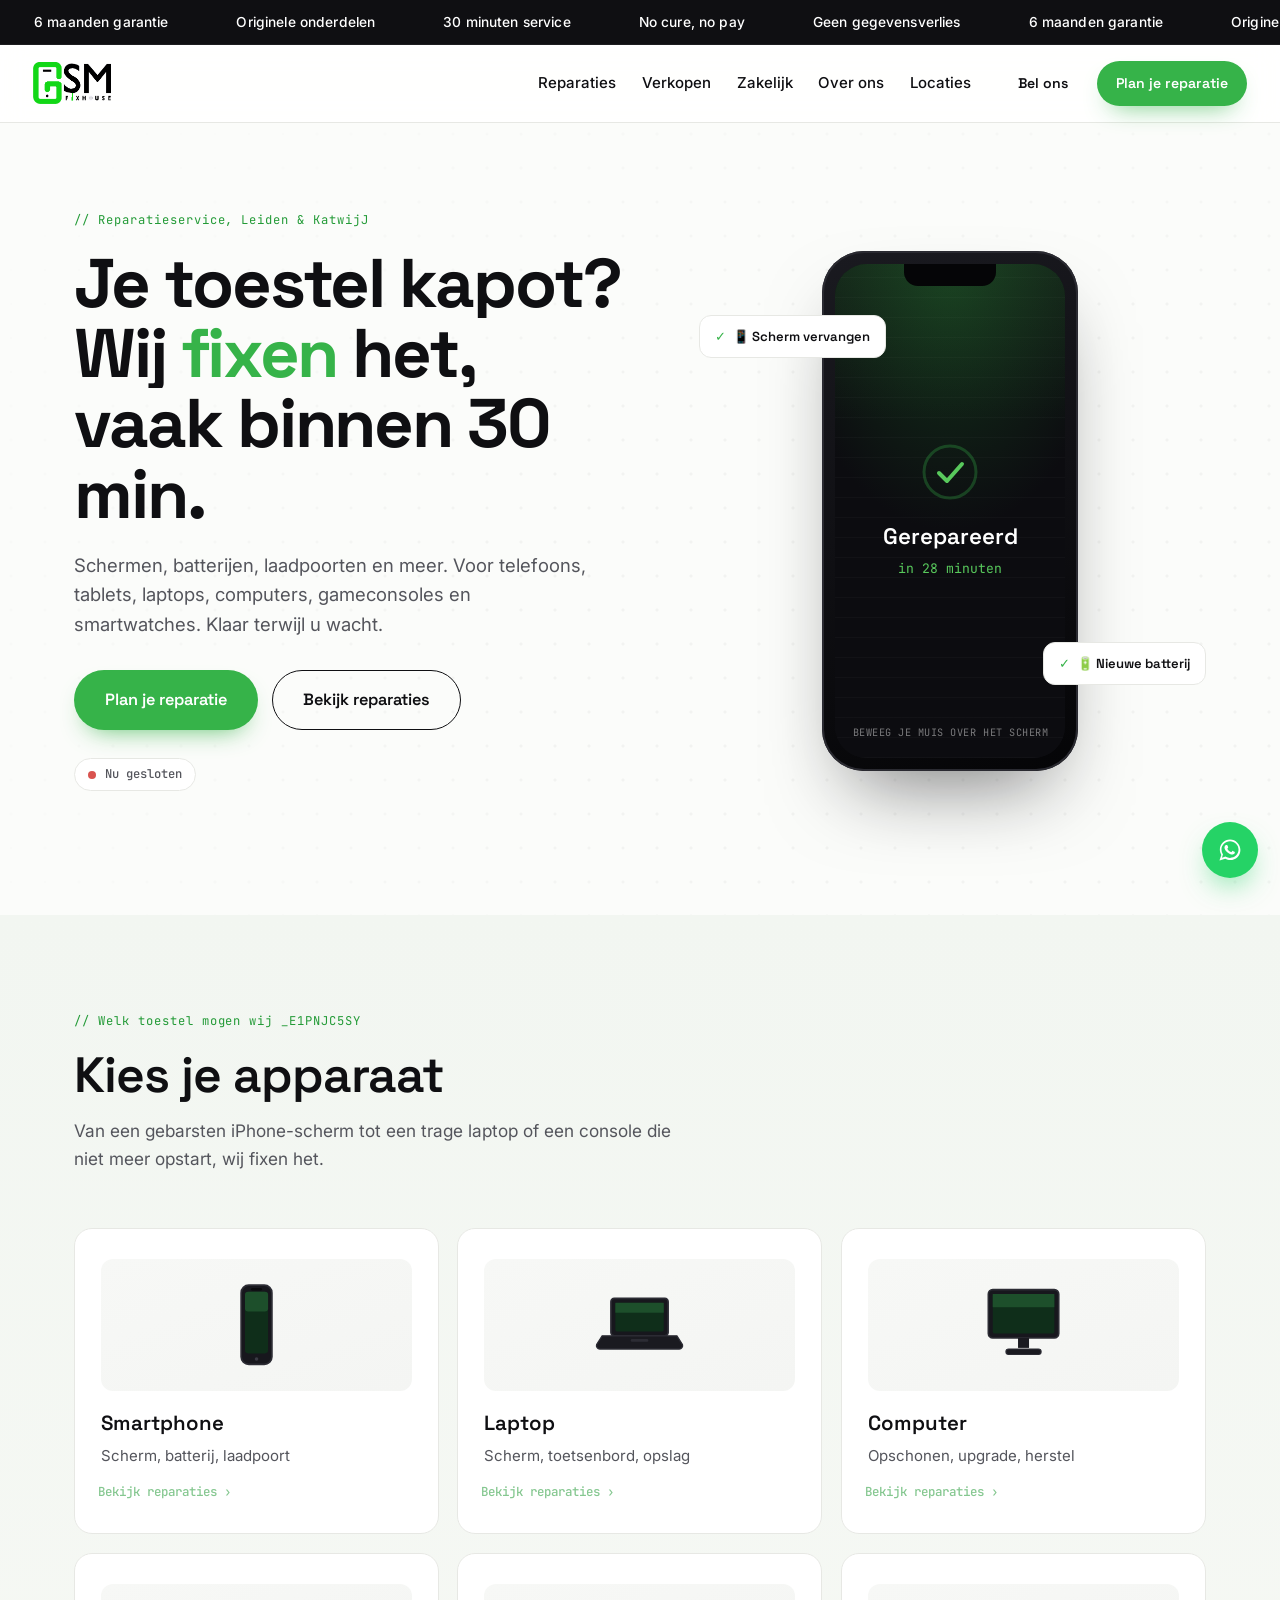
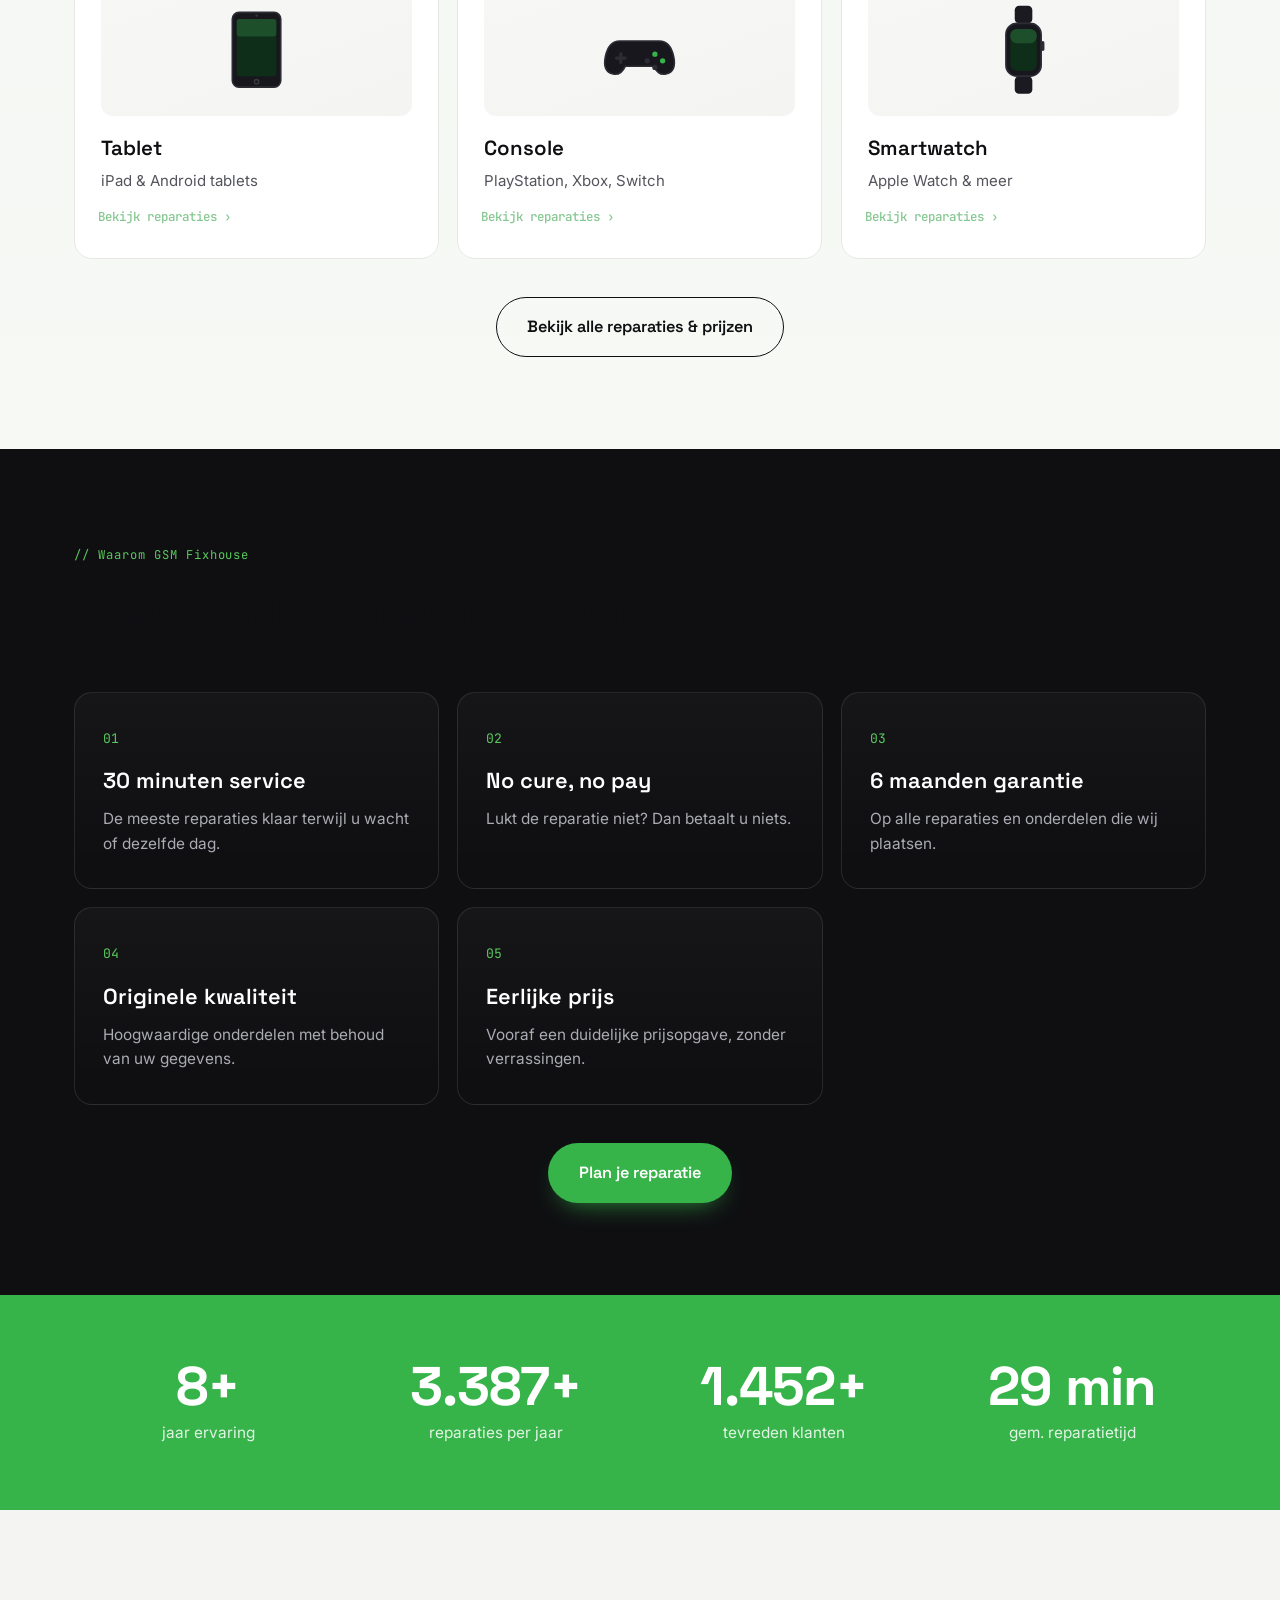
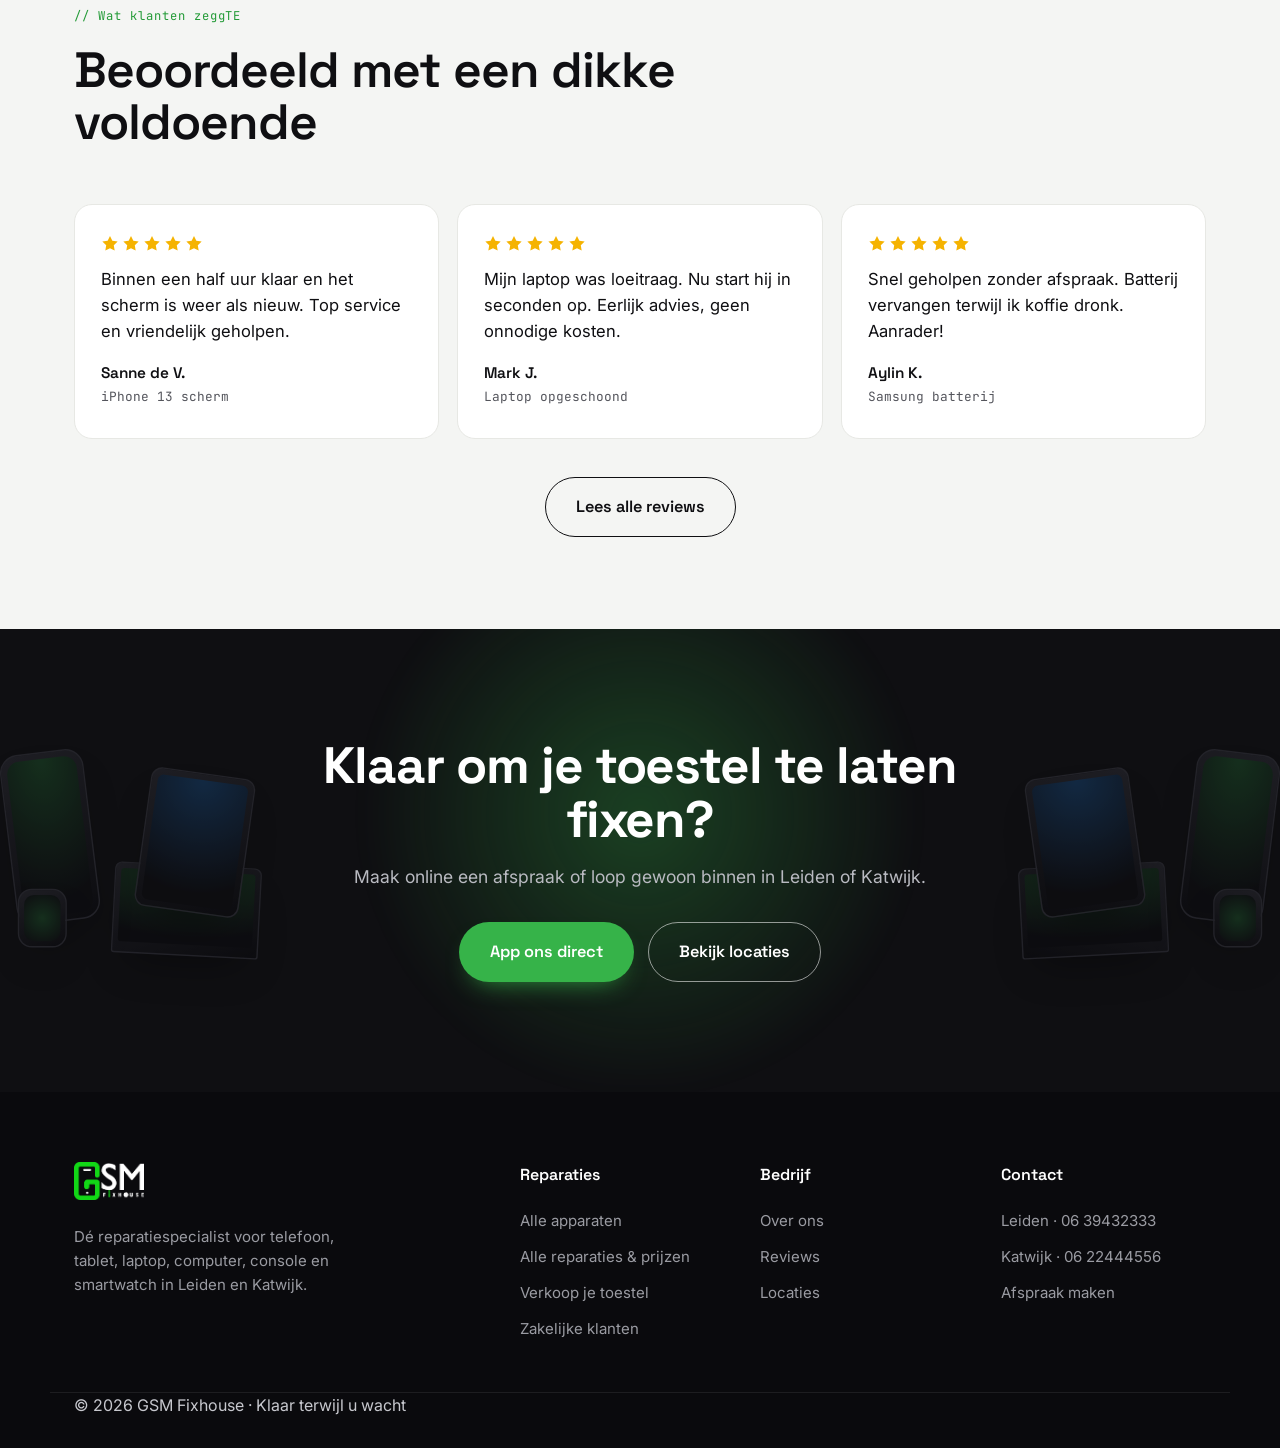
==== index.html @ 17623c75 "variaties hero-clusters + mobiele nav gecentreerd" ====
<!DOCTYPE html>
<html lang="nl">
<head>
<meta charset="UTF-8">
<meta name="viewport" content="width=device-width, initial-scale=1">
<title>GSM Fixhouse · Telefoon, tablet &amp; laptop reparatie in Leiden &amp; Katwijk</title>
<meta name="description" content="Snelle, eerlijke reparatie van telefoon, tablet, laptop, computer, console en smartwatch in Leiden en Katwijk. Klaar terwijl u wacht.">
<link rel="icon" type="image/svg+xml" href="assets/favicon.svg">
<link rel="preconnect" href="https://fonts.googleapis.com">
<link rel="preconnect" href="https://fonts.gstatic.com" crossorigin>
<link href="https://fonts.googleapis.com/css2?family=Space+Grotesk:wght@500;600;700&family=Inter:wght@400;500;600;700&family=JetBrains+Mono:wght@400;500&display=swap" rel="stylesheet">
<link rel="stylesheet" href="css/styles.css?v=16">
</head>
<body>
<div class="scroll-progress" id="scrollProgress"></div>
<div class="loader" id="loader" aria-hidden="true">
  <div class="loader__logo"><img src="assets/logo-mark.svg?v=16" alt="" width="115" height="163"></div>
  <div class="loader__bar"><span></span></div>
</div>
<div class="ticker"><div class="ticker__track"><span class="ticker__item">6 maanden garantie</span><span class="ticker__item">Originele onderdelen</span><span class="ticker__item">30 minuten service</span><span class="ticker__item">No cure, no pay</span><span class="ticker__item">Geen gegevensverlies</span><span class="ticker__item">6 maanden garantie</span><span class="ticker__item">Originele onderdelen</span><span class="ticker__item">30 minuten service</span><span class="ticker__item">No cure, no pay</span><span class="ticker__item">Geen gegevensverlies</span><span class="ticker__item">6 maanden garantie</span><span class="ticker__item">Originele onderdelen</span><span class="ticker__item">30 minuten service</span><span class="ticker__item">No cure, no pay</span><span class="ticker__item">Geen gegevensverlies</span></div></div>
<header class="header" id="header">
  <div class="header__inner">
    <a class="logo" href="index.html" aria-label="GSM Fixhouse"><img class="logo__img" src="assets/logo-full.png" alt="GSM Fixhouse" width="156" height="86"></a>
    <nav class="nav"><a class="" href="reparaties.html">Reparaties</a><a class="" href="verkopen.html">Verkopen</a><a class="" href="zakelijk.html">Zakelijk</a><a class="" href="over.html">Over ons</a><a class="" href="locaties.html">Locaties</a></nav>
    <div class="header__cta">
      <a class="btn btn--ghost btn--sm" href="tel:+31639432333">Bel ons</a>
      <a class="btn btn--primary btn--sm" href="#afspraak">Plan je reparatie</a>
      <a class="header__wa" href="https://wa.me/31639432333" aria-label="WhatsApp"><svg viewBox="0 0 32 32" width="20" height="20"><path fill="#fff" d="M16 3C9 3 3.5 8.5 3.5 15.5c0 2.4.7 4.6 1.8 6.5L3 29l7.2-2.2c1.8 1 3.9 1.6 6.1 1.6 7 0 12.5-5.6 12.5-12.5S23 3 16 3zm0 22.7c-1.9 0-3.7-.5-5.2-1.4l-.4-.2-4.3 1.3 1.3-4.2-.3-.4a10.2 10.2 0 0 1-1.6-5.6C5.5 9.8 10.2 5.2 16 5.2S26.5 9.8 26.5 15.5 21.8 25.7 16 25.7zm5.8-7.6c-.3-.2-1.9-.9-2.2-1-.3-.1-.5-.2-.7.2s-.8 1-1 1.2c-.2.2-.4.2-.7.1-1.9-1-3.2-1.7-4.4-3.8-.3-.6.3-.5.9-1.7.1-.2 0-.4 0-.6s-.7-1.7-1-2.3c-.3-.6-.5-.5-.7-.5h-.6c-.2 0-.6.1-.9.4-1.2 1.2-1.5 2.6-1.1 4.2.7 2.6 2.4 4.6 5.9 6.2 3.4 1.5 3.5 1 4.2.9.7-.1 1.9-.8 2.2-1.5.3-.7.3-1.4.2-1.5-.1-.1-.3-.2-.6-.3z"/></svg></a>
    </div>
  </div>
</header>
<main>
<section class="hero">
  <div class="hero__grid" data-depth="0"></div>
  <div class="container hero__inner">
    <div class="hero__copy">
      <span class="eyebrow reveal" data-reveal data-decode>// Reparatieservice, Leiden &amp; Katwijk</span>
      <h1 class="hero__title">
        <span class="line"><span>Je toestel kapot?</span></span>
        <span class="line"><span>Wij <em>fixen</em> het,</span></span>
        <span class="line"><span>vaak binnen 30 min.</span></span>
      </h1>
      <p class="hero__lead reveal" data-reveal>Schermen, batterijen, laadpoorten en meer. Voor telefoons, tablets, laptops, computers, gameconsoles en smartwatches. Klaar terwijl u wacht.</p>
      <div class="hero__actions reveal" data-reveal>
        <a class="btn btn--primary btn--lg" href="#afspraak">Plan je reparatie</a>
        <a class="btn btn--line btn--lg" href="reparaties.html">Bekijk reparaties</a>
      </div>
      <div class="hero__status status" data-loc="leiden"></div>
    </div>
    <div class="hero__device" data-depth="14">
      <div class="phone" id="phone">
        <div class="phone__notch"></div>
        <div class="phone__screen">
          <div class="phone__wall"></div>
          <div class="phone__impact"></div>
          <svg class="cracks" viewBox="0 0 240 480" preserveAspectRatio="xMidYMid slice" aria-hidden="true">
  <g stroke="rgba(0,0,0,.55)" stroke-width="2.6" fill="none" stroke-linecap="round" stroke-linejoin="round"><path class="crack crack--dark" d="M120.0 196.0 L177.3 186.7 L245.2 160.6 L311.9 164.9"/><path class="crack crack--dark" d="M177.3 186.7 L199.3 160.1"/><path class="crack crack--dark" d="M120.0 196.0 L186.9 223.4 L233.6 247.3 L301.3 282.6"/><path class="crack crack--dark" d="M186.9 223.4 L222.6 220.6"/><path class="crack crack--dark" d="M120.0 196.0 L159.1 246.5 L211.4 290.3 L267.5 323.8"/><path class="crack crack--dark" d="M267.5 323.8 L311.5 331.9"/><path class="crack crack--dark" d="M120.0 196.0 L129.2 266.0 L144.7 340.0 L171.2 388.6 L219.3 447.1"/><path class="crack crack--dark" d="M219.3 447.1 L200.3 477.4"/><path class="crack crack--dark" d="M120.0 196.0 L97.9 253.8 L64.8 300.5 L17.8 340.6"/><path class="crack crack--dark" d="M17.8 340.6 L-18.9 346.9"/><path class="crack crack--dark" d="M120.0 196.0 L73.8 240.5 L10.4 278.0 L-43.4 307.0 L-89.7 321.8"/><path class="crack crack--dark" d="M120.0 196.0 L66.4 205.5 L4.3 232.9 L-47.2 267.0 L-79.5 311.6"/><path class="crack crack--dark" d="M120.0 196.0 L64.2 179.7 L2.7 173.3 L-56.3 173.2"/><path class="crack crack--dark" d="M2.7 173.3 L-20.3 132.3"/><path class="crack crack--dark" d="M120.0 196.0 L62.6 145.2 L18.5 118.9 L-23.9 87.7 L-84.7 62.2"/><path class="crack crack--dark" d="M-84.7 62.2 L-96.7 9.8"/><path class="crack crack--dark" d="M120.0 196.0 L106.9 137.4 L96.9 61.5 L80.6 -0.0"/><path class="crack crack--dark" d="M96.9 61.5 L68.7 44.0"/><path class="crack crack--dark" d="M120.0 196.0 L128.7 146.4 L123.2 99.0 L108.5 49.4 L77.2 -3.5"/><path class="crack crack--dark" d="M120.0 196.0 L165.2 148.0 L208.9 100.0 L241.6 63.8"/><path class="crack crack--dark" d="M120.0 196.0 L159.5 169.0 L202.0 131.8 L248.0 74.5 L299.2 64.5"/><path class="crack crack--dark" d="M177.3 186.7 L186.9 223.4 L159.1 246.5 L129.2 266.0 L97.9 253.8 L73.8 240.5 L66.4 205.5 L64.2 179.7 L62.6 145.2 L106.9 137.4 L128.7 146.4 L165.2 148.0 L159.5 169.0 Z"/><path class="crack crack--dark" d="M177.3 186.7 L186.9 223.4 L159.1 246.5 L129.2 266.0 L97.9 253.8 L73.8 240.5 L66.4 205.5 L64.2 179.7 L62.6 145.2 L106.9 137.4 L128.7 146.4 L165.2 148.0 L159.5 169.0 Z"/><path class="crack crack--dark" d="M245.2 160.6 L233.6 247.3 L211.4 290.3 L144.7 340.0 L64.8 300.5 L10.4 278.0 L4.3 232.9 L2.7 173.3 L18.5 118.9 L96.9 61.5 L123.2 99.0 L208.9 100.0 L202.0 131.8 Z"/><path class="crack crack--dark" d="M120 196 L108.0 184.1"/><path class="crack crack--dark" d="M120 196 L126.6 185.7"/><path class="crack crack--dark" d="M120 196 L111.0 183.0"/><path class="crack crack--dark" d="M120 196 L132.3 203.2"/><path class="crack crack--dark" d="M120 196 L133.2 187.6"/><path class="crack crack--dark" d="M120 196 L120.0 183.7"/><path class="crack crack--dark" d="M120 196 L126.8 210.1"/><path class="crack crack--dark" d="M120 196 L112.2 209.7"/><path class="crack crack--dark" d="M120 196 L131.2 194.0"/><path class="crack crack--dark" d="M120 196 L105.8 206.1"/></g>
  <g stroke="rgba(255,255,255,.92)" stroke-width="1.1" fill="none" stroke-linecap="round" stroke-linejoin="round"><path class="crack" d="M120.0 196.0 L177.3 186.7 L245.2 160.6 L311.9 164.9"/><path class="crack" d="M177.3 186.7 L199.3 160.1"/><path class="crack" d="M120.0 196.0 L186.9 223.4 L233.6 247.3 L301.3 282.6"/><path class="crack" d="M186.9 223.4 L222.6 220.6"/><path class="crack" d="M120.0 196.0 L159.1 246.5 L211.4 290.3 L267.5 323.8"/><path class="crack" d="M267.5 323.8 L311.5 331.9"/><path class="crack" d="M120.0 196.0 L129.2 266.0 L144.7 340.0 L171.2 388.6 L219.3 447.1"/><path class="crack" d="M219.3 447.1 L200.3 477.4"/><path class="crack" d="M120.0 196.0 L97.9 253.8 L64.8 300.5 L17.8 340.6"/><path class="crack" d="M17.8 340.6 L-18.9 346.9"/><path class="crack" d="M120.0 196.0 L73.8 240.5 L10.4 278.0 L-43.4 307.0 L-89.7 321.8"/><path class="crack" d="M120.0 196.0 L66.4 205.5 L4.3 232.9 L-47.2 267.0 L-79.5 311.6"/><path class="crack" d="M120.0 196.0 L64.2 179.7 L2.7 173.3 L-56.3 173.2"/><path class="crack" d="M2.7 173.3 L-20.3 132.3"/><path class="crack" d="M120.0 196.0 L62.6 145.2 L18.5 118.9 L-23.9 87.7 L-84.7 62.2"/><path class="crack" d="M-84.7 62.2 L-96.7 9.8"/><path class="crack" d="M120.0 196.0 L106.9 137.4 L96.9 61.5 L80.6 -0.0"/><path class="crack" d="M96.9 61.5 L68.7 44.0"/><path class="crack" d="M120.0 196.0 L128.7 146.4 L123.2 99.0 L108.5 49.4 L77.2 -3.5"/><path class="crack" d="M120.0 196.0 L165.2 148.0 L208.9 100.0 L241.6 63.8"/><path class="crack" d="M120.0 196.0 L159.5 169.0 L202.0 131.8 L248.0 74.5 L299.2 64.5"/><path class="crack" d="M177.3 186.7 L186.9 223.4 L159.1 246.5 L129.2 266.0 L97.9 253.8 L73.8 240.5 L66.4 205.5 L64.2 179.7 L62.6 145.2 L106.9 137.4 L128.7 146.4 L165.2 148.0 L159.5 169.0 Z"/><path class="crack" d="M177.3 186.7 L186.9 223.4 L159.1 246.5 L129.2 266.0 L97.9 253.8 L73.8 240.5 L66.4 205.5 L64.2 179.7 L62.6 145.2 L106.9 137.4 L128.7 146.4 L165.2 148.0 L159.5 169.0 Z"/><path class="crack" d="M245.2 160.6 L233.6 247.3 L211.4 290.3 L144.7 340.0 L64.8 300.5 L10.4 278.0 L4.3 232.9 L2.7 173.3 L18.5 118.9 L96.9 61.5 L123.2 99.0 L208.9 100.0 L202.0 131.8 Z"/><path class="crack" d="M120 196 L108.0 184.1"/><path class="crack" d="M120 196 L126.6 185.7"/><path class="crack" d="M120 196 L111.0 183.0"/><path class="crack" d="M120 196 L132.3 203.2"/><path class="crack" d="M120 196 L133.2 187.6"/><path class="crack" d="M120 196 L120.0 183.7"/><path class="crack" d="M120 196 L126.8 210.1"/><path class="crack" d="M120 196 L112.2 209.7"/><path class="crack" d="M120 196 L131.2 194.0"/><path class="crack" d="M120 196 L105.8 206.1"/></g>
</svg>
          <div class="scanline"></div>
          <div class="phone__ui">
            <div class="phone__check">
              <svg width="58" height="58" viewBox="0 0 58 58"><circle cx="29" cy="29" r="26" fill="none" stroke="#36b349" stroke-width="3" opacity=".3"/><path d="M18 30 L26 38 L41 21" fill="none" stroke="#58c95c" stroke-width="4" stroke-linecap="round" stroke-linejoin="round"/></svg>
            </div>
            <div class="phone__status">Gerepareerd</div>
            <div class="phone__time">in 28 minuten</div>
          </div>
          <div class="phone__hint">beweeg je muis over het scherm</div>
        </div>
      </div>
      <div class="device-badge device-badge--1">📱 Scherm vervangen</div>
      <div class="device-badge device-badge--2">🔋 Nieuwe batterij</div>
    </div>
  </div>
</section><section class="section section--tint" id="reparaties">
  <div class="container">
    <header class="section__head">
      <span class="eyebrow reveal" data-reveal data-decode>// Welk toestel mogen wij repareren?</span>
      <h2 class="section__title reveal" data-reveal>Kies je apparaat</h2>
      <p class="section__sub reveal" data-reveal>Van een gebarsten iPhone-scherm tot een trage laptop of een console die niet meer opstart, wij fixen het.</p>
    </header>
    <div class="cards" data-stagger><a class="device-card reveal" data-reveal data-tilt href="alle-reparaties.html?cat=Smartphone">
        <span class="dev-art"><svg viewBox="0 0 96 96" fill="none"><rect x="34" y="12" width="28" height="72" rx="7" fill="#17171d" stroke="#2c2c34" stroke-width="1.5"/><rect x="37.5" y="18" width="21" height="56" rx="3" fill="#0f2e1a"/><rect x="37.5" y="18" width="21" height="18" rx="3" fill="#1d4f2b"/><rect x="43" y="14.5" width="10" height="2.4" rx="1.2" fill="#0a0a0d"/><circle cx="48" cy="79" r="1.6" fill="#3a3a44"/></svg></span>
        <h3>Smartphone</h3><p>Scherm, batterij, laadpoort</p>
        <span class="device-card__arrow">Bekijk reparaties &rsaquo;</span></a><a class="device-card reveal" data-reveal data-tilt href="alle-reparaties.html?cat=Laptop">
        <span class="dev-art"><svg viewBox="0 0 96 96" fill="none"><rect x="22" y="24" width="52" height="34" rx="3" fill="#17171d" stroke="#2c2c34" stroke-width="1.5"/><rect x="26" y="28" width="44" height="26" rx="1.5" fill="#0f2e1a"/><rect x="26" y="28" width="44" height="9" fill="#1d4f2b"/><path d="M14 58 h68 l5 8 a3 3 0 0 1 -3 4 H12 a3 3 0 0 1 -3 -4 z" fill="#1a1a20" stroke="#2c2c34" stroke-width="1.2"/><rect x="40" y="61" width="16" height="2.4" rx="1.2" fill="#2c2c34"/></svg></span>
        <h3>Laptop</h3><p>Scherm, toetsenbord, opslag</p>
        <span class="device-card__arrow">Bekijk reparaties &rsaquo;</span></a><a class="device-card reveal" data-reveal data-tilt href="alle-reparaties.html?cat=Computer">
        <span class="dev-art"><svg viewBox="0 0 96 96" fill="none"><rect x="16" y="16" width="64" height="44" rx="4" fill="#17171d" stroke="#2c2c34" stroke-width="1.5"/><rect x="20" y="20" width="56" height="36" rx="2" fill="#0f2e1a"/><rect x="20" y="20" width="56" height="12" fill="#1d4f2b"/><rect x="43" y="60" width="10" height="9" fill="#1a1a20"/><rect x="32" y="70" width="32" height="5" rx="2.5" fill="#1a1a20" stroke="#2c2c34" stroke-width="1"/></svg></span>
        <h3>Computer</h3><p>Opschonen, upgrade, herstel</p>
        <span class="device-card__arrow">Bekijk reparaties &rsaquo;</span></a><a class="device-card reveal" data-reveal data-tilt href="alle-reparaties.html?cat=Tablet">
        <span class="dev-art"><svg viewBox="0 0 96 96" fill="none"><rect x="26" y="14" width="44" height="68" rx="6" fill="#17171d" stroke="#2c2c34" stroke-width="1.5"/><rect x="30" y="20" width="36" height="52" rx="2.5" fill="#0f2e1a"/><rect x="30" y="20" width="36" height="16" rx="2.5" fill="#1d4f2b"/><circle cx="48" cy="17" r="1" fill="#3a3a44"/><circle cx="48" cy="77" r="2" fill="none" stroke="#3a3a44" stroke-width="1.2"/></svg></span>
        <h3>Tablet</h3><p>iPad &amp; Android tablets</p>
        <span class="device-card__arrow">Bekijk reparaties &rsaquo;</span></a><a class="device-card reveal" data-reveal data-tilt href="alle-reparaties.html?cat=Console">
        <span class="dev-art"><svg viewBox="0 0 96 96" fill="none"><path d="M30 40 q-10 0 -13 14 q-3 14 7 16 q7 1.5 11 -7 h26 q4 8.5 11 7 q10 -2 7 -16 q-3 -14 -13 -14 z" fill="#17171d" stroke="#2c2c34" stroke-width="1.5"/><rect x="29.5" y="50" width="3" height="11" rx="1.5" fill="#2c2c34"/><rect x="25.5" y="54" width="11" height="3" rx="1.5" fill="#2c2c34"/><circle cx="62" cy="52" r="2.4" fill="#36b349"/><circle cx="69" cy="58" r="2.4" fill="#36b349"/><circle cx="55" cy="58" r="2.4" fill="#2c2c34"/><circle cx="62" cy="64" r="2.4" fill="#2c2c34"/></svg></span>
        <h3>Console</h3><p>PlayStation, Xbox, Switch</p>
        <span class="device-card__arrow">Bekijk reparaties &rsaquo;</span></a><a class="device-card reveal" data-reveal data-tilt href="alle-reparaties.html?cat=Smartwatch">
        <span class="dev-art"><svg viewBox="0 0 96 96" fill="none"><rect x="40" y="8" width="16" height="16" rx="4" fill="#1a1a20"/><rect x="40" y="72" width="16" height="16" rx="4" fill="#1a1a20"/><rect x="32" y="24" width="32" height="48" rx="10" fill="#17171d" stroke="#2c2c34" stroke-width="1.5"/><rect x="36" y="29" width="24" height="38" rx="6" fill="#0f2e1a"/><rect x="36" y="29" width="24" height="13" rx="6" fill="#1d4f2b"/><rect x="64" y="40" width="3" height="9" rx="1.5" fill="#2c2c34"/></svg></span>
        <h3>Smartwatch</h3><p>Apple Watch &amp; meer</p>
        <span class="device-card__arrow">Bekijk reparaties &rsaquo;</span></a></div>
    <div class="section__cta reveal" data-reveal><a class="btn btn--line btn--lg" href="alle-reparaties.html">Bekijk alle reparaties &amp; prijzen</a></div>
  </div>
</section><section class="section section--dark">
  <div class="container">
    <header class="section__head">
      <span class="eyebrow eyebrow--light reveal" data-reveal data-decode>// Waarom GSM Fixhouse</span>
      <h2 class="section__title reveal" data-reveal>Snel, eerlijk en vakkundig</h2>
    </header>
    <div class="usp-grid" data-stagger><div class="usp reveal" data-reveal>
        <span class="usp__num">01</span><h3>30 minuten service</h3><p>De meeste reparaties klaar terwijl u wacht of dezelfde dag.</p></div><div class="usp reveal" data-reveal>
        <span class="usp__num">02</span><h3>No cure, no pay</h3><p>Lukt de reparatie niet? Dan betaalt u niets.</p></div><div class="usp reveal" data-reveal>
        <span class="usp__num">03</span><h3>6 maanden garantie</h3><p>Op alle reparaties en onderdelen die wij plaatsen.</p></div><div class="usp reveal" data-reveal>
        <span class="usp__num">04</span><h3>Originele kwaliteit</h3><p>Hoogwaardige onderdelen met behoud van uw gegevens.</p></div><div class="usp reveal" data-reveal>
        <span class="usp__num">05</span><h3>Eerlijke prijs</h3><p>Vooraf een duidelijke prijsopgave, zonder verrassingen.</p></div></div>
    <div class="section__cta reveal" data-reveal><a class="btn btn--primary btn--lg" href="#afspraak">Plan je reparatie</a></div>
  </div>
</section><section class="stats"><div class="container stats__inner"><div class="stat reveal" data-reveal>
        <div class="stat__num"><span data-count="8" data-suffix="+">0</span></div>
        <div class="stat__label">jaar ervaring</div></div><div class="stat reveal" data-reveal>
        <div class="stat__num"><span data-count="3500" data-suffix="+">0</span></div>
        <div class="stat__label">reparaties per jaar</div></div><div class="stat reveal" data-reveal>
        <div class="stat__num"><span data-count="1500" data-suffix="+">0</span></div>
        <div class="stat__label">tevreden klanten</div></div><div class="stat reveal" data-reveal>
        <div class="stat__num"><span data-count="30" data-suffix=" min">0</span></div>
        <div class="stat__label">gem. reparatietijd</div></div></div></section><section class="section section--mist" id="reviews">
  <div class="container">
    <header class="section__head">
      <span class="eyebrow reveal" data-reveal data-decode>// Wat klanten zeggen</span>
      <h2 class="section__title reveal" data-reveal>Beoordeeld met een dikke voldoende</h2>
    </header>
    <div class="reviews" data-stagger><figure class="review reveal" data-reveal>
        <div class="review__stars"><svg viewBox="0 0 20 20" class="star"><path d="M10 1l2.6 5.3 5.9.9-4.3 4.1 1 5.8L10 14.8 4.8 17.1l1-5.8L1.5 7.2l5.9-.9z"/></svg><svg viewBox="0 0 20 20" class="star"><path d="M10 1l2.6 5.3 5.9.9-4.3 4.1 1 5.8L10 14.8 4.8 17.1l1-5.8L1.5 7.2l5.9-.9z"/></svg><svg viewBox="0 0 20 20" class="star"><path d="M10 1l2.6 5.3 5.9.9-4.3 4.1 1 5.8L10 14.8 4.8 17.1l1-5.8L1.5 7.2l5.9-.9z"/></svg><svg viewBox="0 0 20 20" class="star"><path d="M10 1l2.6 5.3 5.9.9-4.3 4.1 1 5.8L10 14.8 4.8 17.1l1-5.8L1.5 7.2l5.9-.9z"/></svg><svg viewBox="0 0 20 20" class="star"><path d="M10 1l2.6 5.3 5.9.9-4.3 4.1 1 5.8L10 14.8 4.8 17.1l1-5.8L1.5 7.2l5.9-.9z"/></svg></div>
        <blockquote>Binnen een half uur klaar en het scherm is weer als nieuw. Top service en vriendelijk geholpen.</blockquote>
        <figcaption><strong>Sanne de V.</strong><span>iPhone 13 scherm</span></figcaption></figure><figure class="review reveal" data-reveal>
        <div class="review__stars"><svg viewBox="0 0 20 20" class="star"><path d="M10 1l2.6 5.3 5.9.9-4.3 4.1 1 5.8L10 14.8 4.8 17.1l1-5.8L1.5 7.2l5.9-.9z"/></svg><svg viewBox="0 0 20 20" class="star"><path d="M10 1l2.6 5.3 5.9.9-4.3 4.1 1 5.8L10 14.8 4.8 17.1l1-5.8L1.5 7.2l5.9-.9z"/></svg><svg viewBox="0 0 20 20" class="star"><path d="M10 1l2.6 5.3 5.9.9-4.3 4.1 1 5.8L10 14.8 4.8 17.1l1-5.8L1.5 7.2l5.9-.9z"/></svg><svg viewBox="0 0 20 20" class="star"><path d="M10 1l2.6 5.3 5.9.9-4.3 4.1 1 5.8L10 14.8 4.8 17.1l1-5.8L1.5 7.2l5.9-.9z"/></svg><svg viewBox="0 0 20 20" class="star"><path d="M10 1l2.6 5.3 5.9.9-4.3 4.1 1 5.8L10 14.8 4.8 17.1l1-5.8L1.5 7.2l5.9-.9z"/></svg></div>
        <blockquote>Mijn laptop was loeitraag. Nu start hij in seconden op. Eerlijk advies, geen onnodige kosten.</blockquote>
        <figcaption><strong>Mark J.</strong><span>Laptop opgeschoond</span></figcaption></figure><figure class="review reveal" data-reveal>
        <div class="review__stars"><svg viewBox="0 0 20 20" class="star"><path d="M10 1l2.6 5.3 5.9.9-4.3 4.1 1 5.8L10 14.8 4.8 17.1l1-5.8L1.5 7.2l5.9-.9z"/></svg><svg viewBox="0 0 20 20" class="star"><path d="M10 1l2.6 5.3 5.9.9-4.3 4.1 1 5.8L10 14.8 4.8 17.1l1-5.8L1.5 7.2l5.9-.9z"/></svg><svg viewBox="0 0 20 20" class="star"><path d="M10 1l2.6 5.3 5.9.9-4.3 4.1 1 5.8L10 14.8 4.8 17.1l1-5.8L1.5 7.2l5.9-.9z"/></svg><svg viewBox="0 0 20 20" class="star"><path d="M10 1l2.6 5.3 5.9.9-4.3 4.1 1 5.8L10 14.8 4.8 17.1l1-5.8L1.5 7.2l5.9-.9z"/></svg><svg viewBox="0 0 20 20" class="star"><path d="M10 1l2.6 5.3 5.9.9-4.3 4.1 1 5.8L10 14.8 4.8 17.1l1-5.8L1.5 7.2l5.9-.9z"/></svg></div>
        <blockquote>Snel geholpen zonder afspraak. Batterij vervangen terwijl ik koffie dronk. Aanrader!</blockquote>
        <figcaption><strong>Aylin K.</strong><span>Samsung batterij</span></figcaption></figure></div>
    <div class="section__cta reveal" data-reveal><a class="btn btn--line btn--lg" href="over.html#reviews">Lees alle reviews</a></div>
  </div>
</section>
<section class="cta-band" id="afspraak">
  <div class="cta-band__glow"></div>
  <div class="dev-cluster dev-cluster--a dev-cluster--cta dev-cluster--cta-l" aria-hidden="true">
    <div class="ti-dev ti-laptop"></div>
    <div class="ti-dev ti-tablet"></div>
    <div class="ti-dev ti-phone"></div>
    <div class="ti-dev ti-watch"></div>
  </div>
  <div class="dev-cluster dev-cluster--a dev-cluster--cta dev-cluster--cta-r" aria-hidden="true">
    <div class="ti-dev ti-laptop"></div>
    <div class="ti-dev ti-tablet"></div>
    <div class="ti-dev ti-phone"></div>
    <div class="ti-dev ti-watch"></div>
  </div>
  <div class="container cta-band__inner">
    <div>
      <h2 class="reveal" data-reveal>Klaar om je toestel te laten fixen?</h2>
      <p class="reveal" data-reveal>Maak online een afspraak of loop gewoon binnen in Leiden of Katwijk.</p>
    </div>
    <div class="cta-band__actions reveal" data-reveal>
      <a class="btn btn--primary btn--lg" href="https://wa.me/31639432333">App ons direct</a>
      <a class="btn btn--line-light btn--lg" href="locaties.html">Bekijk locaties</a>
    </div>
  </div>
</section>
</main>
<footer class="footer">
  <div class="container footer__inner">
    <div class="footer__brand">
      <a class="logo logo--light" href="index.html"><img class="logo__img logo__img--footer" src="assets/logo-full-light.png" alt="GSM Fixhouse" width="156" height="86"></a>
      <p>Dé reparatiespecialist voor telefoon, tablet, laptop, computer, console en smartwatch in Leiden en Katwijk.</p>
    </div>
    <div class="footer__col">
      <h4>Reparaties</h4>
      <a href="reparaties.html">Alle apparaten</a>
      <a href="alle-reparaties.html">Alle reparaties &amp; prijzen</a>
      <a href="verkopen.html">Verkoop je toestel</a>
      <a href="zakelijk.html">Zakelijke klanten</a>
    </div>
    <div class="footer__col">
      <h4>Bedrijf</h4>
      <a href="over.html">Over ons</a>
      <a href="over.html#reviews">Reviews</a>
      <a href="locaties.html">Locaties</a>
    </div>
    <div class="footer__col">
      <h4>Contact</h4>
      <a href="https://wa.me/31639432333">Leiden · 06 39432333</a>
      <a href="https://wa.me/31622444556">Katwijk · 06 22444556</a>
      <a href="#afspraak">Afspraak maken</a>
    </div>
  </div>
  <div class="footer__bar"><div class="container">© 2026 GSM Fixhouse · Klaar terwijl u wacht</div></div>
</footer>
<nav class="bottom-nav" aria-label="Mobiele navigatie"><a class="bottom-nav__item is-active" href="index.html"><svg viewBox="0 0 24 24"><path d="M3 11.5 12 4l9 7.5"/><path d="M5 10v10h14V10"/></svg><span>Home</span></a><a class="bottom-nav__item" href="reparaties.html"><svg viewBox="0 0 24 24"><path d="M14.7 6.3a4 4 0 0 0-5.4 5.4L3 18v3h3l6.3-6.3a4 4 0 0 0 5.4-5.4l-2.3 2.3-2-2 2.3-2.3z"/></svg><span>Reparatie</span></a><a class="bottom-nav__item" href="verkopen.html"><svg viewBox="0 0 24 24"><path d="M20 12V7l-7-4-7 4v5c0 5 3 7 7 9 4-2 7-4 7-9z" opacity="0"/><path d="M3 11l9-7 9 7-1 8a2 2 0 0 1-2 2H6a2 2 0 0 1-2-2z" opacity="0"/><circle cx="9" cy="9" r="1.4"/><path d="M3.5 12.5 11 5h6.5a2 2 0 0 1 2 2V13.5L12 21z"/></svg><span>Verkopen</span></a><a class="bottom-nav__item" href="over.html"><svg viewBox="0 0 24 24"><circle cx="12" cy="12" r="9"/><line x1="12" y1="11" x2="12" y2="16"/><line x1="12" y1="8" x2="12" y2="8.1"/></svg><span>Over</span></a><a class="bottom-nav__item" href="locaties.html"><svg viewBox="0 0 24 24"><path d="M12 21s7-6.2 7-11a7 7 0 1 0-14 0c0 4.8 7 11 7 11z"/><circle cx="12" cy="10" r="2.4"/></svg><span>Locaties</span></a></nav>
<a class="wa-fab" href="https://wa.me/31639432333" aria-label="WhatsApp"><svg viewBox="0 0 32 32" width="26" height="26"><path fill="#fff" d="M16 3C9 3 3.5 8.5 3.5 15.5c0 2.4.7 4.6 1.8 6.5L3 29l7.2-2.2c1.8 1 3.9 1.6 6.1 1.6 7 0 12.5-5.6 12.5-12.5S23 3 16 3zm0 22.7c-1.9 0-3.7-.5-5.2-1.4l-.4-.2-4.3 1.3 1.3-4.2-.3-.4a10.2 10.2 0 0 1-1.6-5.6C5.5 9.8 10.2 5.2 16 5.2S26.5 9.8 26.5 15.5 21.8 25.7 16 25.7zm5.8-7.6c-.3-.2-1.9-.9-2.2-1-.3-.1-.5-.2-.7.2s-.8 1-1 1.2c-.2.2-.4.2-.7.1-1.9-1-3.2-1.7-4.4-3.8-.3-.6.3-.5.9-1.7.1-.2 0-.4 0-.6s-.7-1.7-1-2.3c-.3-.6-.5-.5-.7-.5h-.6c-.2 0-.6.1-.9.4-1.2 1.2-1.5 2.6-1.1 4.2.7 2.6 2.4 4.6 5.9 6.2 3.4 1.5 3.5 1 4.2.9.7-.1 1.9-.8 2.2-1.5.3-.7.3-1.4.2-1.5-.1-.1-.3-.2-.6-.3z"/></svg></a>
<script src="js/main.js?v=16" defer></script>
</body>
</html>
---- css/styles.css ----
/* =========================================================
   GSM FIXHOUSE — redesign
   Palette: leaf green + ink black + white
   ========================================================= */

:root {
  --green:        #36b349;
  --green-2:      #58c95c;   /* lighter glow */
  --green-deep:   #229a36;   /* hover / gradient end */
  --green-tint:   #eaf8ec;   /* very light bg tint */

  --ink:          #0f0f12;   /* near-black */
  --ink-2:        #17171d;
  --ink-3:        #21212a;

  --paper:        #ffffff;
  --mist:         #f4f5f3;   /* light section bg */
  --line:         #e7e8e4;
  --slate:        #54555c;   /* muted body text */
  --slate-2:      #8a8b91;

  --font-display: "Space Grotesk", system-ui, sans-serif;
  --font-body:    "Inter", system-ui, sans-serif;
  --font-mono:    "JetBrains Mono", ui-monospace, monospace;

  --container:    1180px;
  --radius:       18px;
  --radius-sm:    12px;
  --ease:         cubic-bezier(.22,.61,.36,1);
  --shadow:       0 18px 50px -22px rgba(15,15,18,.28);
  --shadow-sm:    0 8px 24px -14px rgba(15,15,18,.30);
}

/* ---------- reset ---------- */
*,*::before,*::after { box-sizing: border-box; margin: 0; padding: 0; }
html { scroll-behavior: smooth; -webkit-text-size-adjust: 100%; }
body {
  font-family: var(--font-body);
  color: var(--ink);
  background: #fbfcfa;
  line-height: 1.6;
  overflow-x: hidden;
  -webkit-font-smoothing: antialiased;
}
img,svg { display: block; max-width: 100%; }
a { color: inherit; text-decoration: none; }
ul,ol { list-style: none; }

.container { width: 100%; max-width: var(--container); margin-inline: auto; padding-inline: 24px; }

/* ---------- shared type ---------- */
.eyebrow {
  display: inline-block;
  font-family: var(--font-mono);
  font-size: .76rem;
  letter-spacing: .08em;
  color: var(--green-deep);
  margin-bottom: 18px;
}
.eyebrow--light { color: var(--green-2); }

.section { padding: 92px 0; }
.section--mist { background: var(--mist); }
.section--dark { background: var(--ink); }
.section--tint { background: linear-gradient(180deg, #f2f6f1 0%, #f7f9f5 100%); }
.section__head { max-width: 620px; margin-bottom: 56px; }
.section__title {
  font-family: var(--font-display);
  font-weight: 600;
  font-size: clamp(2rem, 4.4vw, 3.1rem);
  line-height: 1.05;
  letter-spacing: -.02em;
}
.section__title--light { color: var(--paper); }
.section__sub { margin-top: 16px; font-size: 1.08rem; color: var(--slate); }
.section__sub--light { color: #b9bac1; }

.section--mist { background: var(--mist); }
.section--dark { background: var(--ink); }

/* ---------- buttons ---------- */
.btn {
  --pad: 13px 22px;
  display: inline-flex; align-items: center; justify-content: center; gap: 8px;
  padding: var(--pad);
  font-family: var(--font-display);
  font-weight: 600;
  font-size: .95rem;
  border-radius: 999px;
  border: 1.5px solid transparent;
  cursor: pointer;
  transition: transform .25s var(--ease), background .25s var(--ease),
              color .25s var(--ease), border-color .25s var(--ease), box-shadow .25s var(--ease);
  white-space: nowrap;
}
.btn--sm { --pad: 10px 18px; font-size: .88rem; }
.btn--lg { --pad: 16px 30px; font-size: 1.02rem; }
.btn--full { width: 100%; }

.btn--primary {
  position: relative; overflow: hidden;
  background: var(--green);
  color: #fff;
  box-shadow: 0 12px 26px -14px rgba(54,179,73,.9);
}
.btn--primary::after {
  content: ""; position: absolute; top: 0; left: -135%; width: 55%; height: 100%;
  background: linear-gradient(100deg, transparent, rgba(255,255,255,.40), transparent);
  transform: skewX(-18deg); pointer-events: none; transition: left .6s var(--ease);
}
.btn--primary:hover::after { left: 135%; }
.btn--primary:hover { background: var(--green-deep); transform: translateY(-2px); box-shadow: 0 16px 30px -12px rgba(54,179,73,.95); }

.btn--line { border-color: var(--ink); color: var(--ink); background: transparent; }
.btn--line:hover { background: var(--ink); color: #fff; transform: translateY(-2px); }

.btn--line-light { border-color: rgba(255,255,255,.55); color: #fff; background: transparent; }
.btn--line-light:hover { background: #fff; color: var(--ink); transform: translateY(-2px); }

.btn--ghost { color: var(--ink); background: transparent; }
.btn--ghost:hover { color: var(--green-deep); }

.btn:focus-visible { outline: 3px solid var(--green-2); outline-offset: 3px; }

/* =========================================================
   PAGE LOADER — 3D flipping coin
   ========================================================= */
.loader {
  position: fixed; inset: 0; z-index: 9999;
  display: grid; place-content: center; justify-items: center; gap: 30px;
  background: radial-gradient(130% 110% at 50% 0%, #16161d 0%, #08080b 70%);
  transition: opacity .55s var(--ease), visibility .55s;
}
.loader.is-done { opacity: 0; visibility: hidden; }
.loader__logo { position: relative; width: 96px; display: grid; place-items: center; animation: logoFloat 2.4s var(--ease) infinite; }
.loader__logo::before {
  content: ""; position: absolute; width: 160%; height: 160%; border-radius: 50%;
  background: radial-gradient(circle, rgba(54,179,73,.42) 0%, transparent 64%);
  animation: logoGlow 2.4s var(--ease) infinite;
}
.loader__logo img { position: relative; width: 100%; height: auto; display: block; filter: drop-shadow(0 6px 16px rgba(54,179,73,.32)); }
@keyframes logoFloat { 0%, 100% { transform: translateY(0); } 50% { transform: translateY(-7px); } }
@keyframes logoGlow { 0%, 100% { transform: scale(.82); opacity: .4; } 50% { transform: scale(1.12); opacity: .8; } }
.loader__bar { width: 168px; height: 3px; border-radius: 3px; background: rgba(255,255,255,.14); overflow: hidden; }
.loader__bar span { display: block; height: 100%; width: 40%; background: var(--green); animation: load 1.2s var(--ease) infinite; }
@keyframes draw { to { stroke-dashoffset: 0; } }
@keyframes load { 0% { transform: translateX(-120%); } 100% { transform: translateX(360%); } }

/* =========================================================
   TICKER
   ========================================================= */
.ticker { background: var(--ink); color: #fff; overflow: hidden; border-bottom: 1px solid rgba(255,255,255,.06); }
.ticker__track { display: flex; width: max-content; animation: ticker 26s linear infinite; }
.ticker__group { display: flex; }
.ticker__item {
  display: inline-flex; align-items: center; gap: 10px;
  padding: 11px 34px;
  font-size: .86rem; font-weight: 500; letter-spacing: .01em; white-space: nowrap;
}
.chk {
  width: 16px; height: 16px; flex: none; border-radius: 50%;
  background: var(--green);
  position: relative;
}
.chk::after {
  content: ""; position: absolute; left: 5px; top: 3px;
  width: 4px; height: 7px; border: solid #fff; border-width: 0 2px 2px 0; transform: rotate(45deg);
}
.ticker:hover .ticker__track { animation-play-state: paused; }
@keyframes ticker { to { transform: translateX(-50%); } }

/* =========================================================
   HEADER
   ========================================================= */
.header {
  position: sticky; top: 0; z-index: 900;
  background: rgba(255,255,255,.86);
  backdrop-filter: saturate(160%) blur(12px);
  border-bottom: 1px solid var(--line);
  transition: padding .3s var(--ease), box-shadow .3s var(--ease);
}
.header.is-scrolled { box-shadow: var(--shadow-sm); }
.header__inner { display: flex; align-items: center; gap: 28px; padding: 16px clamp(20px, 2.6vw, 44px); transition: padding .3s var(--ease); }
.header.is-scrolled .header__inner { padding-block: 10px; }

.logo { display: inline-flex; align-items: center; gap: 11px; }
.logo__mark { flex: none; }
.logo__type { display: flex; flex-direction: column; line-height: 1; }
.logo__word { font-family: var(--font-display); font-weight: 700; font-size: 1.32rem; letter-spacing: -.01em; }
.logo__sub { font-family: var(--font-mono); font-size: .58rem; letter-spacing: .42em; color: var(--slate); margin-top: 3px; }
.logo--light .logo__word { color: #fff; }
.logo--light .logo__sub { color: #9a9ba2; }

.nav { display: flex; align-items: center; gap: clamp(18px, 2vw, 30px); margin-left: auto; }
.logo__img { height: 42px; width: auto; display: block; }
.logo__img--footer { height: 38px; }
.nav a {
  font-size: .94rem; font-weight: 500; color: var(--ink); position: relative; padding: 4px 0;
  transition: color .2s var(--ease);
}
.nav a::after {
  content: ""; position: absolute; left: 0; bottom: -2px; width: 0; height: 2px;
  background: var(--green); transition: width .28s var(--ease);
}
.nav a:hover { color: var(--green-deep); }
.nav a:hover::after { width: 100%; }

.header__cta { display: flex; align-items: center; gap: 10px; }

.hamburger { display: none; flex-direction: column; gap: 5px; width: 42px; height: 38px; background: none; border: none; cursor: pointer; padding: 8px; }
.hamburger span { height: 2px; width: 100%; background: var(--ink); border-radius: 2px; transition: transform .3s var(--ease), opacity .3s var(--ease); }
.hamburger[aria-expanded="true"] span:nth-child(1) { transform: translateY(7px) rotate(45deg); }
.hamburger[aria-expanded="true"] span:nth-child(2) { opacity: 0; }
.hamburger[aria-expanded="true"] span:nth-child(3) { transform: translateY(-7px) rotate(-45deg); }

.mobile-menu {
  display: none; flex-direction: column; gap: 4px; padding: 8px 24px 22px;
  border-top: 1px solid var(--line); background: #fff;
}
.mobile-menu a { padding: 13px 4px; font-family: var(--font-display); font-weight: 600; font-size: 1.05rem; border-bottom: 1px solid var(--line); }
.mobile-menu a:last-child { border: none; margin-top: 10px; }
.mobile-menu.is-open { display: flex; animation: fadeDown .3s var(--ease); }
@keyframes fadeDown { from { opacity: 0; transform: translateY(-8px); } to { opacity: 1; transform: none; } }

/* =========================================================
   HERO
   ========================================================= */
.hero { position: relative; padding: 40px 0 56px; overflow: hidden; }
.hero__glow { display: none; }
@media (min-width: 901px) {
  .hero { min-height: calc(100vh - 108px); display: flex; align-items: center; }
  .hero__inner { width: 100%; }
}
.hero__inner {
  position: relative; z-index: 1;
  display: grid; grid-template-columns: 1.05fr .95fr; gap: 56px; align-items: center;
}
.hero__title {
  font-family: var(--font-display); font-weight: 700;
  font-size: clamp(2.4rem, 5.6vw, 4.3rem); line-height: 1.02; letter-spacing: -.03em;
  margin-bottom: 22px;
}
.hero__title em { font-style: normal; color: var(--green); }
.hero__title .line { display: block; overflow: hidden; }
.hero__title .line > span { display: block; transform: translateY(110%); }
.is-ready .hero__title .line > span { animation: riseIn .9s var(--ease) forwards; }
.is-ready .hero__title .line:nth-child(1) > span { animation-delay: .15s; }
.is-ready .hero__title .line:nth-child(2) > span { animation-delay: .28s; }
.is-ready .hero__title .line:nth-child(3) > span { animation-delay: .41s; }
@keyframes riseIn { to { transform: translateY(0); } }

.hero__lead { font-size: 1.16rem; color: var(--slate); max-width: 520px; margin-bottom: 30px; }
.hero__actions { display: flex; gap: 14px; flex-wrap: wrap; margin-bottom: 28px; }
.hero__trust { display: flex; align-items: center; gap: 12px; color: var(--slate); font-size: .92rem; }
.hero__trust strong { color: var(--ink); }
.stars { color: var(--green); letter-spacing: 2px; font-size: 1rem; }

/* ----- signature phone ----- */
.hero__device { position: relative; display: grid; place-items: center; min-height: 480px; }
.phone {
  position: relative; width: 256px; height: 520px; border-radius: 42px;
  background: linear-gradient(160deg, #1a1a20, #050507);
  padding: 13px; box-shadow: 0 40px 80px -30px rgba(15,15,18,.55), inset 0 0 0 2px #2a2a31;
  animation: phoneFloat 6s ease-in-out infinite;
}
@keyframes phoneFloat { 0%,100% { transform: translateY(0) rotate(0); } 50% { transform: translateY(-14px) rotate(-1.2deg); } }
.phone__notch {
  position: absolute; top: 13px; left: 50%; transform: translateX(-50%);
  width: 92px; height: 22px; background: #050507; border-radius: 0 0 14px 14px; z-index: 4;
}
.phone__screen {
  position: relative; width: 100%; height: 100%; border-radius: 32px; overflow: hidden;
  background: radial-gradient(120% 90% at 50% 0%, #14361c 0%, #0c0c10 55%);
}
/* working-screen backdrop */
.phone__wall {
  position: absolute; inset: 0; z-index: 1;
  background:
    linear-gradient(180deg, rgba(88,201,92,.10), transparent 32%),
    repeating-linear-gradient(0deg, rgba(255,255,255,.022) 0 1px, transparent 1px 20px),
    radial-gradient(120% 90% at 50% 0%, #14361c 0%, #0c0c10 60%);
  transition: filter .45s var(--ease);
}
.phone.is-broken .phone__wall { filter: brightness(.6) saturate(.7); }

/* impact flash at the point of fracture */
.phone__impact {
  position: absolute; z-index: 2; left: 50%; top: 41%; width: 160px; height: 160px;
  transform: translate(-50%, -50%) scale(.3); border-radius: 50%; opacity: 0; pointer-events: none;
  background: radial-gradient(circle, rgba(255,255,255,.6), rgba(255,255,255,.08) 42%, transparent 66%);
}
.phone.is-broken .phone__impact { animation: impactFlash .55s var(--ease) forwards; }
@keyframes impactFlash {
  0% { opacity: 0; transform: translate(-50%,-50%) scale(.2); }
  25% { opacity: 1; }
  100% { opacity: 0; transform: translate(-50%,-50%) scale(1.15); }
}

/* the shatter itself */
.cracks {
  position: absolute; inset: 0; width: 100%; height: 100%; z-index: 3; pointer-events: none;
  opacity: 0; transform: scale(1.035); transform-origin: 50% 41%;
  transition: opacity .25s var(--ease), transform .35s var(--ease);
}
.phone.is-broken .cracks { opacity: 1; transform: scale(1); }
.crack { opacity: .92; }
.crack--dark { opacity: .55; }
.phone.is-broken .phone__screen { animation: shudder .42s var(--ease); }
@keyframes shudder {
  0%,100% { transform: translateX(0); }
  20% { transform: translateX(-2px) rotate(-.15deg); }
  40% { transform: translateX(2px) rotate(.15deg); }
  60% { transform: translateX(-1px); }
  80% { transform: translateX(1px); }
}

.scanline {
  position: absolute; left: 0; right: 0; height: 120px; z-index: 3; pointer-events: none;
  background: linear-gradient(to bottom, transparent, rgba(88,201,92,.35), rgba(88,201,92,.0));
  box-shadow: 0 0 26px 6px rgba(88,201,92,.35);
  top: -140px; opacity: 0;
}
.phone.is-healed .scanline { animation: scan 1.2s var(--ease) forwards; }
@keyframes scan {
  0% { top: -140px; opacity: 0; }
  12% { opacity: 1; }
  88% { opacity: 1; }
  100% { top: 100%; opacity: 0; }
}

.phone__ui {
  position: absolute; inset: 0; z-index: 2; display: grid; place-content: center; text-align: center; gap: 4px;
  opacity: 0; transform: scale(.9);
}
.phone.is-broken .phone__ui { opacity: 0; transform: scale(.9); }
.phone.is-healed .phone__ui { animation: uiIn .6s var(--ease) .85s forwards; }
@keyframes uiIn { to { opacity: 1; transform: scale(1); } }
.phone__check { display: grid; place-content: center; margin-bottom: 14px; }
.phone__check path { stroke-dasharray: 40; stroke-dashoffset: 40; }
.phone.is-healed .phone__check path { animation: draw .5s var(--ease) 1.15s forwards; }
.phone__status { font-family: var(--font-display); font-weight: 600; font-size: 1.4rem; color: #fff; }
.phone__time { font-family: var(--font-mono); font-size: .82rem; color: var(--green-2); }
.phone__hint {
  position: absolute; left: 0; right: 0; bottom: 16px; z-index: 4; text-align: center;
  font-family: var(--font-mono); font-size: .64rem; letter-spacing: .05em; text-transform: uppercase;
  color: rgba(255,255,255,.45); transition: opacity .3s; pointer-events: none;
}
.phone.is-broken .phone__hint { color: rgba(255,255,255,.6); }

.device-badge {
  position: absolute; z-index: 5; background: #fff; color: var(--ink);
  font-family: var(--font-display); font-weight: 600; font-size: .82rem;
  padding: 10px 15px; border-radius: 12px; box-shadow: var(--shadow);
  border: 1px solid var(--line);
}
.device-badge::before { content: "✓"; color: var(--green); margin-right: 7px; font-weight: 700; }
.device-badge--1 { top: 64px; left: 4px; animation: badgeFloat 5s ease-in-out infinite; }
.device-badge--2 { bottom: 86px; right: 0; animation: badgeFloat 5s ease-in-out .8s infinite; }
@keyframes badgeFloat { 0%,100% { transform: translateY(0); } 50% { transform: translateY(-9px); } }

/* =========================================================
   DEVICE CARDS
   ========================================================= */
.cards { display: grid; grid-template-columns: repeat(3, 1fr); gap: 18px; perspective: 1100px; }
.device-card {
  position: relative; background: #fff; border: 1px solid var(--line); border-radius: var(--radius);
  padding: 30px 26px; overflow: hidden;
  transition: transform .3s var(--ease), border-color .3s var(--ease), box-shadow .3s var(--ease);
}
.device-card::before {
  content: ""; position: absolute; inset: 0; border-radius: inherit;
  background: radial-gradient(140% 120% at 0% 0%, rgba(54,179,73,.10), transparent 55%);
  opacity: 0; transition: opacity .3s var(--ease);
}
.device-card:hover { transform: translateY(-6px); border-color: var(--green); box-shadow: var(--shadow); }
.device-card:hover::before { opacity: 1; }
.device-card__icon {
  display: grid; place-content: center; width: 56px; height: 56px; border-radius: 14px;
  background: var(--green-tint); margin-bottom: 22px;
  transition: background .3s var(--ease);
}
.device-card:hover .device-card__icon { background: var(--green); }
.device-card__icon svg { width: 30px; height: 30px; fill: none; stroke: var(--green-deep); stroke-width: 2.2; stroke-linecap: round; stroke-linejoin: round; transition: stroke .3s var(--ease); }
.device-card:hover .device-card__icon svg { stroke: #fff; }
.device-card h3 { font-family: var(--font-display); font-weight: 600; font-size: 1.28rem; margin-bottom: 4px; }
.device-card p { color: var(--slate); font-size: .94rem; }
.device-card__arrow { margin-top: 14px; display: inline-block; font-family: var(--font-mono); font-size: .78rem; font-weight: 500; color: var(--green-deep); opacity: .55; transform: translateX(-3px); transition: opacity .3s var(--ease), transform .3s var(--ease); }
.device-card:hover .device-card__arrow { opacity: 1; transform: none; }
.device-card__go {
  display: inline-block; margin-top: 18px; font-family: var(--font-mono); font-size: .8rem;
  color: var(--green-deep); opacity: 0; transform: translateX(-6px);
  transition: opacity .3s var(--ease), transform .3s var(--ease);
}
.device-card:hover .device-card__go { opacity: 1; transform: none; }

/* =========================================================
   WHY US (dark)
   ========================================================= */
.usp-grid { display: grid; grid-template-columns: repeat(3, 1fr); gap: 18px; }
.usp {
  border: 1px solid rgba(255,255,255,.10); border-radius: var(--radius);
  padding: 32px 28px; background: linear-gradient(180deg, rgba(255,255,255,.03), transparent);
  transition: transform .3s var(--ease), border-color .3s var(--ease), background .3s var(--ease);
}
.usp:hover { transform: translateY(-5px); border-color: rgba(54,179,73,.55); }
.usp__num { font-family: var(--font-mono); font-size: .82rem; color: var(--green-2); }
.usp h3 { font-family: var(--font-display); font-weight: 600; font-size: 1.36rem; color: #fff; margin: 14px 0 8px; }
.usp p { color: #abacb3; font-size: .96rem; }
.usp--cta { background: var(--green); border-color: var(--green); display: flex; flex-direction: column; }
.usp--cta h3 { margin-top: 0; }
.usp--cta p { color: rgba(255,255,255,.9); }
.usp--cta .btn { margin-top: auto; align-self: flex-start; background: #fff; color: var(--ink); }
.usp--cta .btn:hover { background: var(--ink); color: #fff; }

/* =========================================================
   STATS
   ========================================================= */
.stats { background: var(--green); color: #fff; }
.stats__inner { display: grid; grid-template-columns: repeat(4, 1fr); gap: 20px; padding: 64px 24px; text-align: center; }
.stat__num { display: block; font-family: var(--font-display); font-weight: 700; font-size: clamp(2.4rem, 5vw, 3.4rem); line-height: 1; letter-spacing: -.02em; }
.stat__label { display: block; margin-top: 8px; font-size: .96rem; color: rgba(255,255,255,.86); }

/* =========================================================
   PROCESS
   ========================================================= */
.steps { display: grid; grid-template-columns: repeat(4, 1fr); gap: 20px; counter-reset: s; }
.step { position: relative; padding-top: 22px; border-top: 2px solid var(--line); }
.step__num {
  display: grid; place-content: center; width: 46px; height: 46px; border-radius: 50%;
  background: var(--ink); color: #fff; font-family: var(--font-display); font-weight: 700; font-size: 1.2rem;
  margin-bottom: 18px;
  transition: background .3s var(--ease), transform .3s var(--ease);
}
.step:hover .step__num { background: var(--green); transform: translateY(-3px); }
.step h3 { font-family: var(--font-display); font-weight: 600; font-size: 1.22rem; margin-bottom: 8px; }
.step p { color: var(--slate); font-size: .96rem; }

/* =========================================================
   POPULAR REPAIRS
   ========================================================= */
.repairs { display: grid; grid-template-columns: repeat(5, 1fr); gap: 16px; perspective: 1100px; }
.repair {
  background: #fff; border: 1px solid var(--line); border-radius: var(--radius); padding: 24px 20px;
  text-align: center; display: flex; flex-direction: column; align-items: center;
  transition: transform .3s var(--ease), box-shadow .3s var(--ease), border-color .3s var(--ease);
}
.repair:hover { transform: translateY(-6px); box-shadow: var(--shadow); border-color: var(--green); }
.repair__device {
  width: 60px; height: 92px; border-radius: 12px; border: 2px solid var(--ink);
  margin-bottom: 16px; position: relative; display: grid; place-items: center;
}
.repair__device span { width: 70%; height: 74%; border-radius: 4px; background: var(--green-tint); }
.repair h3 { font-family: var(--font-display); font-weight: 600; font-size: 1.12rem; }
.repair p { color: var(--slate); font-size: .86rem; margin-bottom: 12px; }
.repair__price { margin-bottom: 16px; }
.repair__price span { display: block; font-size: .72rem; color: var(--slate-2); font-family: var(--font-mono); }
.repair__price strong { font-family: var(--font-display); font-weight: 700; font-size: 1.6rem; }

/* =========================================================
   REVIEWS
   ========================================================= */
.reviews { display: grid; grid-template-columns: repeat(3, 1fr); gap: 18px; }
.review {
  background: #fff; border: 1px solid var(--line); border-radius: var(--radius); padding: 30px 26px;
  transition: transform .3s var(--ease), box-shadow .3s var(--ease);
}
.review:hover { transform: translateY(-4px); box-shadow: var(--shadow); }
.review .stars { margin-bottom: 14px; }
.review p { font-size: 1.04rem; color: var(--ink); }
.review footer { margin-top: 16px; font-family: var(--font-mono); font-size: .82rem; color: var(--slate); }
.review__stars { display: flex; gap: 3px; margin-bottom: 14px; }
.star { width: 18px; height: 18px; fill: #f5b301; flex: none; }
.review blockquote { margin: 0; font-size: 1.04rem; color: var(--ink); line-height: 1.55; }
.review figcaption { margin-top: 16px; display: flex; flex-direction: column; gap: 2px; }
.review figcaption strong { font-family: var(--font-display); font-weight: 600; color: var(--ink); font-size: .96rem; }
.review figcaption span { font-family: var(--font-mono); font-size: .8rem; color: var(--slate); }

/* =========================================================
   LOCATIONS
   ========================================================= */
.locations { display: grid; grid-template-columns: repeat(2, 1fr); gap: 22px; }
.location {
  background: #fff; border: 1px solid var(--line); border-radius: var(--radius); padding: 36px 32px;
  transition: transform .3s var(--ease), box-shadow .3s var(--ease);
}
.location:hover { transform: translateY(-4px); box-shadow: var(--shadow); }
.location h3 { font-family: var(--font-display); font-weight: 600; font-size: 1.5rem; margin-bottom: 10px; }
.location__addr { color: var(--slate); margin-bottom: 20px; }
.hours { display: grid; gap: 6px; margin-bottom: 24px; }
.hours > div { display: flex; justify-content: space-between; padding: 7px 0; border-bottom: 1px solid var(--line); font-size: .94rem; }
.hours dt { color: var(--slate); }
.hours dd { font-weight: 600; }
.location__actions { display: flex; gap: 10px; flex-wrap: wrap; }

/* =========================================================
   CTA BAND
   ========================================================= */
.cta-band { position: relative; background: var(--ink); color: #fff; padding: 110px 0; overflow: hidden; text-align: center; }
.cta-band__glow {
  position: absolute; left: 50%; top: 50%; transform: translate(-50%,-50%);
  width: 720px; height: 420px; pointer-events: none;
  background: radial-gradient(circle, rgba(54,179,73,.30), rgba(54,179,73,.06) 48%, transparent 70%);
  filter: blur(16px);
}
.cta-band .container { position: relative; z-index: 1; }
.cta-band__glow {
  position: absolute; left: 50%; top: 40%; transform: translate(-50%,-50%);
  width: 760px; height: 540px;
  background: radial-gradient(circle, rgba(54,179,73,.30), transparent 60%); filter: blur(10px);
}
.cta-band__inner { position: relative; max-width: 720px; margin-inline: auto; }
.cta-band h2 { font-family: var(--font-display); font-weight: 700; font-size: clamp(2rem, 5vw, 3.2rem); line-height: 1.06; letter-spacing: -.02em; margin-bottom: 16px; }
.cta-band p { color: #b9bac1; font-size: 1.1rem; margin-bottom: 30px; }
.cta-band__actions { display: flex; gap: 14px; justify-content: center; flex-wrap: wrap; }

/* =========================================================
   FOOTER
   ========================================================= */
.footer { position: relative; background: #0a0a0d; color: #c7c8ce; padding: 70px 0 30px; overflow: hidden; }
.footer__glow {
  position: absolute; left: 50%; bottom: -190px; transform: translateX(-50%);
  width: 820px; height: 460px; pointer-events: none;
  background: radial-gradient(circle, rgba(54,179,73,.36), rgba(54,179,73,.09) 46%, transparent 68%);
  filter: blur(12px);
}
.footer .container { position: relative; z-index: 1; }
.footer__inner { display: grid; grid-template-columns: 2fr 1fr 1fr 1fr; gap: 36px; padding-bottom: 44px; border-bottom: 1px solid rgba(255,255,255,.08); }
.footer__brand p { margin-top: 18px; max-width: 280px; font-size: .94rem; color: #9a9ba2; }
.footer__col h4 { font-family: var(--font-display); font-weight: 600; color: #fff; font-size: 1rem; margin-bottom: 16px; }
.footer__col a { display: block; padding: 6px 0; font-size: .94rem; color: #9a9ba2; transition: color .2s var(--ease); }
.footer__col a:hover { color: var(--green-2); }
.footer__bottom { display: flex; justify-content: space-between; gap: 12px; flex-wrap: wrap; padding-top: 24px; font-size: .82rem; color: #76777e; }

/* =========================================================
   WHATSAPP FAB
   ========================================================= */
.wa-fab {
  position: fixed; right: 22px; bottom: 22px; z-index: 800;
  width: 56px; height: 56px; border-radius: 50%;
  background: #25d366; color: #fff; display: grid; place-content: center;
  box-shadow: 0 14px 30px -10px rgba(37,211,102,.7);
  transition: transform .25s var(--ease);
}
.wa-fab:hover { transform: scale(1.08) translateY(-2px); }

.header__wa { display: none; }
@media (max-width: 900px) {
  .wa-fab { display: none; }
  .header__wa { display: inline-grid; place-content: center; flex: none; width: 40px; height: 40px; border-radius: 50%; background: #25d366; color: #fff; text-decoration: none; box-shadow: 0 8px 20px -8px rgba(37,211,102,.7); }
  .header__wa:active { transform: scale(.94); }
}

/* =========================================================
   SCROLL REVEAL
   ========================================================= */
.reveal { opacity: 0; transform: translateY(26px); transition: opacity .7s var(--ease), transform .7s var(--ease); }
.reveal.is-visible { opacity: 1; transform: none; }

/* =========================================================
   RESPONSIVE
   ========================================================= */
@media (max-width: 1024px) {
  .cards, .usp-grid, .reviews { grid-template-columns: repeat(2, 1fr); }
  .repairs { grid-template-columns: repeat(3, 1fr); }
  .steps { grid-template-columns: repeat(2, 1fr); }
  .nav { display: none; }
  .header__cta { margin-left: auto; }
}

@media (max-width: 900px) {
  /* Instagram-style floating nav takes over from the top menu */
  .bottom-nav { display: flex; }
  body { padding-bottom: 88px; }
  .wa-fab { bottom: 100px; }
  .header__cta .btn--ghost { display: none; }
}

@media (max-width: 860px) {
  .hero__inner { grid-template-columns: 1fr; gap: 40px; }
  .hero__device { order: -1; min-height: 420px; }
  .phone { width: 220px; height: 448px; }
  .stats__inner { grid-template-columns: repeat(2, 1fr); gap: 36px 20px; }
  .footer__inner { grid-template-columns: 1fr 1fr; }
}

@media (max-width: 680px) {
  .section { padding: 64px 0; }
  /* two tiles side by side on phone — desktop layout stays untouched */
  .cards, .cards--4, .usp-grid, .reviews, .repairs, .values,
  .sell-grid, .repair-grid, .model-grid {
    grid-template-columns: repeat(2, 1fr); gap: 12px;
  }
  .steps, .locations, .biz, .about { grid-template-columns: 1fr; }
  .footer__inner { grid-template-columns: 1fr 1fr; gap: 24px; }
  .device-badge--1 { left: -6px; }
  .device-badge--2 { right: -6px; }
  /* tighten so two cards breathe */
  .device-card { padding: 18px 15px; }
  .device-card h3 { font-size: 1.02rem; }
  .device-card p { font-size: .82rem; }
  .usp { padding: 22px 18px; }
  .repair { padding: 18px 14px; }
  .review { padding: 22px 18px; }
  .section__title { font-size: clamp(1.6rem, 7vw, 2.1rem); }
}

@media (max-width: 430px) {
  .footer__inner { grid-template-columns: 1fr; }
}

/* =========================================================
   MULTI-PAGE  (page hero, active nav, image, reviews link)
   ========================================================= */
.nav a.is-active { color: var(--green-deep); }
.nav a.is-active::after { width: 100%; }
.mobile-menu a.is-active { color: var(--green-deep); }

.page-hero { position: relative; overflow: hidden; padding: 76px 0 60px; background: var(--mist); border-bottom: 1px solid var(--line); }
.page-hero__grid {
  position: absolute; inset: 0; pointer-events: none; opacity: .75;
  background-image: radial-gradient(circle, rgba(54,179,73,.16) 1.3px, transparent 1.6px);
  background-size: 32px 32px;
  -webkit-mask-image: radial-gradient(110% 130% at 85% 0%, #000 18%, transparent 72%);
          mask-image: radial-gradient(110% 130% at 85% 0%, #000 18%, transparent 72%);
}
.page-hero__inner { position: relative; max-width: 760px; }
.page-hero__title { font-family: var(--font-display); font-weight: 700; font-size: clamp(2.1rem, 4.6vw, 3.4rem); line-height: 1.04; letter-spacing: -.02em; margin-bottom: 14px; }
.page-hero__sub { font-size: 1.12rem; color: var(--slate); max-width: 600px; }

.biz__img { width: 100%; aspect-ratio: 4 / 3; object-fit: cover; border-radius: 20px; box-shadow: var(--shadow); display: block; }

.reviews-more { text-align: center; margin-top: 42px; }

/* =========================================================
   VERKOPEN / ZAKELIJK / OVER ONS
   ========================================================= */
.section__head--center { margin-inline: auto; text-align: center; }

/* ---- Verkopen ---- */
.cards--4 { grid-template-columns: repeat(4, 1fr); }

.sell-panel {
  position: relative; overflow: hidden;
  background: linear-gradient(160deg, var(--ink-2), var(--ink));
  border-radius: 26px; padding: 56px 48px; margin-bottom: 56px;
  box-shadow: var(--shadow);
}
.sell-panel__grid {
  position: absolute; inset: 0; pointer-events: none; opacity: .55;
  background-image: radial-gradient(circle, rgba(54,179,73,.22) 1.3px, transparent 1.6px);
  background-size: 30px 30px;
  -webkit-mask-image: radial-gradient(120% 120% at 92% 8%, #000, transparent 68%);
          mask-image: radial-gradient(120% 120% at 92% 8%, #000, transparent 68%);
}
.sell-panel__body { position: relative; max-width: 640px; }
.sell-panel__title { font-family: var(--font-display); font-weight: 700; color: #fff; font-size: clamp(1.8rem, 3.6vw, 2.7rem); line-height: 1.06; letter-spacing: -.02em; margin-bottom: 12px; }
.sell-panel__title em { font-style: normal; color: var(--green-2); }
.sell-panel__sub { color: #b9bac1; font-size: 1.05rem; margin-bottom: 26px; }
.sell-panel__sub strong { color: #fff; }
.sell-search { display: flex; align-items: center; gap: 8px; background: #fff; border-radius: 999px; padding: 7px 7px 7px 18px; max-width: 520px; }
.sell-search svg { width: 20px; height: 20px; flex: none; fill: none; stroke: var(--slate); stroke-width: 2; stroke-linecap: round; }
.sell-search input { flex: 1; border: none; outline: none; font-family: var(--font-body); font-size: .98rem; color: var(--ink); background: transparent; min-width: 0; }
.sell-search input:focus-visible { outline: none; }
.sell-search .btn { flex: none; }

/* ---- Zakelijk ---- */
.biz { display: grid; grid-template-columns: 1fr 1fr; gap: 48px; align-items: center; margin-bottom: 64px; }
.biz__copy p { color: var(--slate); font-size: 1.06rem; margin-bottom: 22px; }
.biz__list { display: grid; gap: 12px; margin-bottom: 30px; }
.biz__list li { position: relative; padding-left: 30px; color: var(--ink); font-size: 1rem; }
.biz__list li::before { content: ""; position: absolute; left: 0; top: 4px; width: 18px; height: 18px; border-radius: 50%; background: var(--green); }
.biz__list li::after { content: ""; position: absolute; left: 6px; top: 8px; width: 4px; height: 7px; border: solid #fff; border-width: 0 2px 2px 0; transform: rotate(45deg); }
.biz__photo {
  position: relative; aspect-ratio: 4 / 3; border-radius: 20px; overflow: hidden;
  background: linear-gradient(150deg, #14361c, var(--ink));
  display: grid; place-content: center; gap: 14px; text-align: center;
  box-shadow: var(--shadow);
}
.biz__photo::before { content: ""; position: absolute; inset: 0; background-image: radial-gradient(circle, rgba(54,179,73,.18) 1.3px, transparent 1.6px); background-size: 28px 28px; opacity: .6; }
.biz__photo svg { position: relative; margin-inline: auto; }
.biz__photo span { position: relative; font-family: var(--font-mono); font-size: .82rem; color: var(--green-2); }

/* ---- brands marquee ---- */
.brands { text-align: center; }
.brands__label { font-family: var(--font-mono); font-size: .8rem; color: var(--slate); margin-bottom: 22px; }
.brands__viewport { overflow: hidden;
  -webkit-mask-image: linear-gradient(90deg, transparent, #000 12%, #000 88%, transparent);
          mask-image: linear-gradient(90deg, transparent, #000 12%, #000 88%, transparent); }
.brands__track { display: flex; width: max-content; align-items: center; animation: ticker 34s linear infinite; }
.brands:hover .brands__track { animation-play-state: paused; }
.brand { padding: 0 38px; font-family: var(--font-display); font-weight: 700; font-size: 1.5rem; letter-spacing: -.01em; color: #c2c3c8; white-space: nowrap; transition: color .25s var(--ease); }
.brand:hover { color: var(--ink); }

/* ---- Over ons ---- */
.about { display: grid; grid-template-columns: .9fr 1.1fr; gap: 48px; align-items: start; margin-bottom: 52px; }
.about__lead { font-size: 1.12rem; color: var(--slate); }
.values { display: grid; grid-template-columns: 1fr 1fr; gap: 16px; }
.value { background: #fff; border: 1px solid var(--line); border-radius: var(--radius); padding: 26px 24px; transition: transform .3s var(--ease), box-shadow .3s var(--ease), border-color .3s var(--ease); }
.value:hover { transform: translateY(-4px); box-shadow: var(--shadow); border-color: var(--green); }
.value__icon { display: grid; place-content: center; width: 46px; height: 46px; border-radius: 12px; background: var(--green-tint); margin-bottom: 16px; }
.value__icon svg { width: 24px; height: 24px; fill: none; stroke: var(--green-deep); stroke-width: 2.2; stroke-linecap: round; stroke-linejoin: round; }
.value h3 { font-family: var(--font-display); font-weight: 600; font-size: 1.18rem; margin-bottom: 6px; }
.value p { color: var(--slate); font-size: .95rem; }

.services { text-align: center; border-top: 1px solid var(--line); padding-top: 42px; }
.services__title { font-family: var(--font-display); font-weight: 600; font-size: 1.3rem; margin-bottom: 20px; }
.chips { display: flex; flex-wrap: wrap; justify-content: center; gap: 10px; }
.chips li { font-family: var(--font-mono); font-size: .82rem; padding: 9px 16px; border-radius: 999px; border: 1px solid var(--line); background: #fff; color: var(--slate); transition: border-color .25s var(--ease), color .25s var(--ease); }
.chips li:hover { border-color: var(--green); color: var(--green-deep); }

@media (max-width: 860px) {
  .biz { grid-template-columns: 1fr; gap: 32px; }
  .about { grid-template-columns: 1fr; gap: 26px; }
  .sell-panel { padding: 40px 28px; }
}
@media (max-width: 680px) {
  .values { grid-template-columns: 1fr; }
  .sell-search { flex-wrap: wrap; border-radius: 18px; padding: 14px; }
  .sell-search .btn { width: 100%; }
}

/* =========================================================
   EXTRA MOTION  (progress, grid, tilt, status, parallax)
   ========================================================= */

/* scroll progress bar */
.scroll-progress {
  position: fixed; top: 0; left: 0; height: 3px; width: 0; z-index: 9998;
  background: linear-gradient(90deg, var(--green), var(--green-2));
  box-shadow: 0 0 12px rgba(54,179,73,.65);
  transition: width .12s linear;
}

/* hero ambient dot-grid */
.hero__grid {
  position: absolute; inset: -40px; z-index: 0; pointer-events: none;
  background-image: radial-gradient(circle, rgba(15,15,18,.055) 1.4px, transparent 1.7px);
  background-size: 34px 34px;
  -webkit-mask-image: radial-gradient(120% 110% at 78% 60%, #000 30%, transparent 78%);
          mask-image: radial-gradient(120% 110% at 78% 60%, #000 30%, transparent 78%);
  animation: gridDrift 24s linear infinite; opacity: .7;
  will-change: transform;
}
@keyframes gridDrift { from { background-position: 0 0; } to { background-position: 34px 68px; } }

/* parallax layers move smoothly */
.hero__grid, .hero__glow, .hero__device { transition: transform .25s var(--ease); }

/* tilt / magnetic perf hint */
[data-tilt], .btn--primary.btn--lg { will-change: transform; }

/* live open/closed status pill */
.status {
  display: inline-flex; align-items: center; gap: 9px;
  font-family: var(--font-mono); font-size: .76rem; font-weight: 500;
  padding: 6px 13px; border-radius: 999px;
  border: 1px solid var(--line); background: #fff; color: var(--slate);
}
.status__dot { width: 8px; height: 8px; border-radius: 50%; background: var(--slate-2); position: relative; flex: none; }
.status--open  { color: var(--green-deep); border-color: rgba(54,179,73,.4); }
.status--open  .status__dot { background: var(--green); }
.status--open  .status__dot::after {
  content: ""; position: absolute; inset: -4px; border-radius: 50%;
  border: 2px solid var(--green); animation: ping 1.8s var(--ease) infinite;
}
.status--closed .status__dot { background: #d9534f; }
@keyframes ping { 0% { transform: scale(.55); opacity: .9; } 80%,100% { transform: scale(1.7); opacity: 0; } }

.hero__status { margin-bottom: 24px; }
.location .status { margin-bottom: 18px; }

/* =========================================================
   INSTAGRAM-STYLE BOTTOM NAV (mobile)
   ========================================================= */
.hamburger { display: none !important; }
.bottom-nav {
  display: none;
  position: fixed; left: 0; right: 0; bottom: 16px; margin-inline: auto; width: max-content; transform-origin: bottom center;
  z-index: 950; align-items: center; gap: 2px;
  padding: 7px; border-radius: 999px;
  background: rgba(17,17,21,.93); -webkit-backdrop-filter: blur(16px); backdrop-filter: blur(16px);
  border: 1px solid rgba(255,255,255,.09);
  box-shadow: 0 18px 44px -14px rgba(0,0,0,.7);
  max-width: calc(100vw - 22px);
}
.bottom-nav__item {
  position: relative; display: grid; place-items: center; gap: 2px;
  width: 58px; height: 50px; border-radius: 999px;
  color: rgba(255,255,255,.6); text-decoration: none;
  transition: color .2s var(--ease), background .28s var(--ease), width .28s var(--ease);
}
.bottom-nav__item svg { width: 22px; height: 22px; stroke: currentColor; fill: none; stroke-width: 2; stroke-linecap: round; stroke-linejoin: round; }
.bottom-nav__item span { font-size: .56rem; font-weight: 600; }
.bottom-nav__item.is-active { color: #fff; background: rgba(255,255,255,.14); width: 74px; }
.bottom-nav__item:active { transform: scale(.9); }
@media (max-width: 900px) { .bottom-nav { display: flex; } }
.bottom-nav { transition: opacity .35s var(--ease), transform .35s var(--ease); }
.bottom-nav.is-compact { opacity: .5; transform: scale(.88); }
.bottom-nav.is-compact .bottom-nav__item span { display: none; }
.bottom-nav.is-compact .bottom-nav__item { width: 44px; height: 42px; }
.bottom-nav.is-compact .bottom-nav__item.is-active { width: 48px; }

/* =========================================================
   SECTION HELPERS
   ========================================================= */
.section__head--center { text-align: center; margin-left: auto; margin-right: auto; }
.section__cta { display: flex; justify-content: center; margin-top: 38px; }

/* =========================================================
   VERKOOP — trade-in style
   ========================================================= */
.trustbar { background: var(--ink); color: #fff; overflow: hidden; border-bottom: 1px solid rgba(255,255,255,.08); }
.trustbar__viewport { overflow: hidden; }
.trustbar__track { display: flex; width: max-content; gap: 0; animation: ticker 34s linear infinite; }
.trustbar__item {
  display: inline-flex; align-items: center; gap: 8px; padding: 11px 26px; white-space: nowrap;
  font-size: .82rem; color: rgba(255,255,255,.82); font-weight: 500;
}
.trustbar__item .chk { width: 7px; height: 7px; border-radius: 50%; background: var(--green); flex: none; }
.trustbar__item strong { color: #fff; }

.tradein { position: relative; overflow: hidden; background: linear-gradient(160deg, #16161c 0%, #0a0a0d 100%); color: #fff; }
.tradein__glow { position: absolute; width: 520px; height: 520px; right: -120px; top: -160px; border-radius: 50%;
  background: radial-gradient(circle, rgba(54,179,73,.32), transparent 65%); filter: blur(10px); pointer-events: none; }
.tradein__inner { position: relative; display: grid; grid-template-columns: 1.05fr .95fr; gap: 40px; align-items: center; padding: 64px 0; }
.tradein__title { font-family: var(--font-display); font-weight: 700; font-size: clamp(2.2rem, 4.6vw, 3.5rem); line-height: 1.04; letter-spacing: -.02em; }
.tradein__title .rotate { color: var(--green-2); display: inline-block; transition: opacity .35s var(--ease), transform .35s var(--ease); }
.tradein__title .rotate.is-swap { opacity: 0; transform: translateY(10px); }
.tradein__sub { margin-top: 18px; color: rgba(255,255,255,.72); font-size: 1.05rem; max-width: 440px; }
.tradein__sub strong { color: #fff; }
.tradein__search { margin-top: 26px; display: flex; align-items: center; gap: 8px; background: #fff; border-radius: 14px; padding: 7px 7px 7px 16px; max-width: 460px; box-shadow: var(--shadow); }
.tradein__search svg { width: 20px; height: 20px; stroke: var(--slate); fill: none; stroke-width: 2; flex: none; }
.tradein__search input { flex: 1; border: 0; outline: 0; font: inherit; font-size: .98rem; color: var(--ink); background: transparent; min-width: 0; }
.tradein__hint { margin-top: 14px; font-size: .82rem; color: rgba(255,255,255,.6); }

.tradein__art { position: relative; height: 320px; display: grid; place-items: center; }
.ti-dev { position: absolute; border-radius: 18px; box-shadow: 0 30px 60px -24px rgba(0,0,0,.7); }
.ti-phone { width: 120px; height: 244px; border-radius: 26px; background: linear-gradient(160deg, #2a2a32, #0b0b0f); border: 2px solid #34343d; z-index: 3; transform: rotate(-7deg); }
.ti-phone::after { content: ""; position: absolute; inset: 8px; border-radius: 18px; background: radial-gradient(120% 90% at 50% 0%, #1b4a27, #0c0c10); }
.ti-tablet { width: 150px; height: 200px; border-radius: 16px; background: linear-gradient(160deg, #2a2a32, #0b0b0f); border: 2px solid #34343d; right: 18px; top: 30px; z-index: 2; transform: rotate(8deg); }
.ti-tablet::after { content: ""; position: absolute; inset: 8px; border-radius: 9px; background: radial-gradient(120% 90% at 50% 0%, #163f6b, #0c0c10); }
.ti-watch { width: 70px; height: 84px; border-radius: 20px; background: linear-gradient(160deg, #2a2a32, #0b0b0f); border: 2px solid #34343d; left: 14px; bottom: 30px; z-index: 4; }
.ti-watch::after { content: ""; position: absolute; inset: 7px; border-radius: 14px; background: radial-gradient(circle, #1b4a27, #0c0c10); }
.ti-laptop { width: 210px; height: 130px; border-radius: 10px 10px 4px 4px; background: linear-gradient(160deg, #2a2a32, #0b0b0f); border: 2px solid #34343d; right: 0; bottom: 18px; z-index: 1; transform: rotate(3deg); }
.ti-laptop::after { content: ""; position: absolute; inset: 7px 7px 14px; border-radius: 5px; background: radial-gradient(120% 90% at 50% 0%, #1b4a27, #0c0c10); }

.dev-cluster { position: absolute; top: 50%; right: 4%; width: 360px; height: 310px; transform: translateY(-50%) scale(.82); transform-origin: center; pointer-events: none; z-index: 0; }
.page-hero__inner { z-index: 1; }
.dev-cluster--a { transform: translateY(-50%) scale(.82); }
.dev-cluster--b { transform: translateY(-50%) scale(.82); }
.dev-cluster--c { transform: translateY(-50%) scale(.80); }
.dev-cluster--d { transform: translateY(-50%) scale(.84); }
.dev-cluster--e { transform: translateY(-50%) scale(.82); }

/* variant b - telefoon rechts, tablet links, blauwe accenten */
.dev-cluster--b .ti-phone  { left: auto; right: 0; top: 8px; transform: rotate(9deg); }
.dev-cluster--b .ti-tablet { left: 0; right: auto; top: 22px; transform: rotate(-9deg); }
.dev-cluster--b .ti-laptop { left: 24px; right: auto; bottom: 8px; transform: rotate(-3deg); }
.dev-cluster--b .ti-watch  { left: auto; right: 16px; bottom: 34px; }
.dev-cluster--b .ti-phone::after  { background: radial-gradient(120% 90% at 50% 0%, #163f6b, #0c0c10); }
.dev-cluster--b .ti-tablet::after { background: radial-gradient(120% 90% at 50% 0%, #1b4a27, #0c0c10); }
.dev-cluster--b .ti-laptop::after { background: radial-gradient(120% 90% at 50% 0%, #163f6b, #0c0c10); }

/* variant c - laptop links-voor, telefoon schuin links */
.dev-cluster--c .ti-phone  { left: 4px; top: 0; transform: rotate(-12deg); }
.dev-cluster--c .ti-tablet { right: 0; top: 20px; transform: rotate(12deg); }
.dev-cluster--c .ti-laptop { left: 36px; right: auto; bottom: 2px; transform: rotate(-2deg); }
.dev-cluster--c .ti-watch  { left: auto; right: 22px; bottom: 60px; }
.dev-cluster--c .ti-watch::after  { background: radial-gradient(circle, #163f6b, #0c0c10); }

/* variant d - telefoon centraal-boven, tablet groen */
.dev-cluster--d .ti-phone  { left: 30px; top: 4px; transform: rotate(-4deg); }
.dev-cluster--d .ti-tablet { right: 4px; top: 8px; transform: rotate(7deg); }
.dev-cluster--d .ti-laptop { right: 0; bottom: 6px; transform: rotate(4deg); }
.dev-cluster--d .ti-watch  { left: 6px; bottom: 24px; }
.dev-cluster--d .ti-tablet::after { background: radial-gradient(120% 90% at 50% 0%, #1b4a27, #0c0c10); }
.dev-cluster--d .ti-laptop::after { background: radial-gradient(120% 90% at 50% 0%, #163f6b, #0c0c10); }

/* variant e - diagonale sweep, telefoon rechts blauw */
.dev-cluster--e .ti-phone  { left: auto; right: 4px; top: 4px; transform: rotate(11deg); }
.dev-cluster--e .ti-tablet { left: 4px; right: auto; top: 36px; transform: rotate(-11deg); }
.dev-cluster--e .ti-laptop { left: 32px; right: auto; bottom: 2px; transform: rotate(-3deg); }
.dev-cluster--e .ti-watch  { left: auto; right: 30px; bottom: 56px; }
.dev-cluster--e .ti-phone::after  { background: radial-gradient(120% 90% at 50% 0%, #163f6b, #0c0c10); }
.dev-cluster--e .ti-tablet::after { background: radial-gradient(120% 90% at 50% 0%, #1b4a27, #0c0c10); }
@media (max-width: 1100px) { .dev-cluster { display: none; } }
.cta-band .dev-cluster--cta { top: 50%; opacity: .55; }
.cta-band .dev-cluster--cta-l { left: -46px; right: auto; transform: translateY(-50%) scale(.7); }
.cta-band .dev-cluster--cta-r { right: -46px; left: auto; transform: translateY(-50%) scaleX(-1) scale(.7); }

.sellsteps { display: grid; grid-template-columns: repeat(3, 1fr); gap: 22px; margin-top: 4px; }
.sellstep { display: flex; gap: 14px; align-items: flex-start; }
.sellstep__num { flex: none; width: 38px; height: 38px; border-radius: 50%; background: var(--ink); color: #fff; display: grid; place-items: center; font-family: var(--font-display); font-weight: 600; }
.sellstep h4 { font-family: var(--font-display); font-size: 1.04rem; margin-bottom: 4px; }
.sellstep p { color: var(--slate); font-size: .9rem; }

/* =========================================================
   WIZARD (sell) + CATALOG (repair) shared shell
   ========================================================= */
.flow-app { max-width: 760px; margin: 0 auto; }
.flow-progress { height: 4px; border-radius: 4px; background: var(--line); overflow: hidden; margin-bottom: 22px; }
.flow-progress span { display: block; height: 100%; background: var(--green); border-radius: 4px; width: 0; transition: width .4s var(--ease); }
.flow-back { display: inline-flex; align-items: center; gap: 6px; background: none; border: 0; cursor: pointer; color: var(--slate); font: inherit; font-weight: 600; font-size: .9rem; padding: 6px 0; margin-bottom: 6px; }
.flow-back:hover { color: var(--ink); }
.flow-crumb { font-family: var(--font-display); font-weight: 700; font-size: clamp(1.5rem, 3.4vw, 2rem); margin-bottom: 4px; }
.flow-q { color: var(--slate); margin-bottom: 22px; }

.sell-grid, .model-grid { display: grid; grid-template-columns: repeat(3, 1fr); gap: 14px; }
.sell-cat, .model-card {
  border: 1px solid var(--line); border-radius: 16px; background: #fff; padding: 20px 16px; cursor: pointer;
  text-align: left; font: inherit; transition: transform .25s var(--ease), border-color .25s var(--ease), box-shadow .25s var(--ease);
  display: flex; flex-direction: column; gap: 8px;
}
.sell-cat:hover, .model-card:hover { transform: translateY(-4px); border-color: var(--green); box-shadow: var(--shadow); }
.sell-cat__icon { width: 46px; height: 46px; border-radius: 12px; background: var(--green-tint); display: grid; place-items: center; }
.sell-cat__icon svg { width: 26px; height: 26px; stroke: var(--green-deep); fill: none; stroke-width: 2; stroke-linecap: round; stroke-linejoin: round; }
.sell-cat h4, .model-card h4 { font-family: var(--font-display); font-size: 1.04rem; }
.sell-cat p { color: var(--slate); font-size: .85rem; }
.model-card__price { margin-top: auto; font-size: .85rem; color: var(--slate); }
.model-card__price strong { color: var(--green-deep); font-size: 1.02rem; }

.flow-chips { display: flex; flex-wrap: wrap; gap: 10px; }
.flow-chip {
  border: 1px solid var(--line); background: #fff; border-radius: 999px; padding: 10px 18px; cursor: pointer;
  font: inherit; font-weight: 600; font-size: .92rem; color: var(--ink); transition: all .2s var(--ease);
}
.flow-chip:hover { border-color: var(--green); }
.flow-chip.is-on { background: var(--ink); color: #fff; border-color: var(--ink); }

.cond { display: grid; gap: 12px; }
.cond__opts { display: grid; grid-template-columns: repeat(2, 1fr); gap: 12px; }
.cond__opt {
  border: 1px solid var(--line); background: #fff; border-radius: 14px; padding: 16px 18px; cursor: pointer;
  font: inherit; text-align: left; transition: all .2s var(--ease);
}
.cond__opt:hover { border-color: var(--green); }
.cond__opt.is-on { border-color: var(--green); box-shadow: inset 0 0 0 1px var(--green); }
.cond__opt strong { display: block; font-family: var(--font-display); font-size: 1rem; }
.cond__opt span { color: var(--slate); font-size: .82rem; }

.flow-note { background: var(--mist); border-radius: 14px; padding: 16px 18px; font-size: .85rem; color: var(--slate); margin-top: 18px; }
.flow-note strong { color: var(--ink); }
.eco { display: flex; align-items: center; gap: 10px; background: #eafaef; border-radius: 12px; padding: 12px 16px; margin-top: 16px; font-size: .88rem; color: var(--green-deep); font-weight: 500; }
.eco svg { width: 18px; height: 18px; fill: var(--green-deep); flex: none; }

.result { text-align: center; border: 1px solid var(--line); border-radius: 22px; padding: 34px 26px; background: linear-gradient(180deg, #fff, var(--mist)); box-shadow: var(--shadow); }
.result__label { font-family: var(--font-mono); font-size: .8rem; text-transform: uppercase; letter-spacing: .08em; color: var(--slate); }
.result__price { font-family: var(--font-display); font-weight: 700; font-size: clamp(2.4rem, 6vw, 3.4rem); color: var(--ink); margin: 6px 0; }
.result__price em { color: var(--green-deep); font-style: normal; }
.result__device { color: var(--slate); margin-bottom: 22px; }
.result__actions { display: flex; gap: 12px; justify-content: center; flex-wrap: wrap; }
.result__fine { margin-top: 16px; font-size: .78rem; color: var(--slate); }

/* =========================================================
   ALLE REPARATIES — searchable catalog
   ========================================================= */
.repair-tools { display: flex; flex-wrap: wrap; gap: 14px; align-items: center; justify-content: space-between; margin-bottom: 24px; }
.repair-brands { display: flex; flex-wrap: wrap; gap: 8px; align-items: center; margin: -8px 0 22px; }
.repair-brands[hidden] { display: none; }
.repair-brands__label { font-size: .82rem; font-weight: 600; color: var(--slate); margin-right: 2px; }
.repair-brands .flow-chip { padding: 7px 15px; font-size: .86rem; }
.repair-brands .flow-chip.is-on { background: var(--green); border-color: var(--green); color: #fff; }
.repair-search { display: flex; align-items: center; gap: 8px; background: #fff; border: 1px solid var(--line); border-radius: 12px; padding: 10px 14px; flex: 1; min-width: 240px; }
.repair-search svg { width: 18px; height: 18px; stroke: var(--slate); fill: none; stroke-width: 2; flex: none; }
.repair-search input { border: 0; outline: 0; font: inherit; flex: 1; min-width: 0; background: transparent; }
.repair-grid { display: grid; grid-template-columns: repeat(4, 1fr); gap: 14px; }
.repair-dev {
  border: 1px solid var(--line); border-radius: 16px; background: #fff; padding: 18px 16px; cursor: pointer;
  text-align: left; font: inherit; display: flex; flex-direction: column; gap: 6px;
  transition: transform .25s var(--ease), border-color .25s var(--ease), box-shadow .25s var(--ease);
}
.repair-dev:hover { transform: translateY(-4px); border-color: var(--green); box-shadow: var(--shadow); }
.repair-dev__cat { font-family: var(--font-mono); font-size: .68rem; text-transform: uppercase; letter-spacing: .06em; color: var(--green-deep); }
.repair-dev h4 { font-family: var(--font-display); font-size: 1.02rem; }
.repair-dev__from { margin-top: auto; font-size: .82rem; color: var(--slate); }
.repair-dev__from strong { color: var(--ink); }
.repair-empty { text-align: center; color: var(--slate); padding: 50px 0; grid-column: 1 / -1; }

.repair-modal { position: fixed; inset: 0; z-index: 1200; display: none; place-items: center; padding: 20px;
  background: rgba(10,10,12,.55); -webkit-backdrop-filter: blur(4px); backdrop-filter: blur(4px); }
.repair-modal.is-open { display: grid; }
.repair-modal__panel { background: #fff; border-radius: 22px; width: min(540px, 100%); max-height: 86vh; overflow: auto; padding: 28px; box-shadow: 0 40px 80px -20px rgba(0,0,0,.5); position: relative; }
.repair-modal__close { position: absolute; top: 16px; right: 16px; width: 36px; height: 36px; border-radius: 50%; border: 1px solid var(--line); background: #fff; cursor: pointer; font-size: 1.1rem; line-height: 1; color: var(--slate); }
.repair-modal__close:hover { color: var(--ink); border-color: var(--ink); }
.repair-modal h3 { font-family: var(--font-display); font-size: 1.4rem; margin-bottom: 2px; }
.repair-modal__cat { font-family: var(--font-mono); font-size: .72rem; text-transform: uppercase; letter-spacing: .06em; color: var(--green-deep); margin-bottom: 18px; }
.repair-list { display: grid; gap: 2px; margin-bottom: 18px; }
.repair-list__row { display: flex; align-items: center; justify-content: space-between; gap: 16px; padding: 13px 0; border-bottom: 1px solid var(--line); }
.repair-list__row:last-child { border-bottom: 0; }
.repair-list__row span { color: var(--ink); }
.repair-list__row strong { font-family: var(--font-display); color: var(--green-deep); white-space: nowrap; }
.repair-modal__fine { font-size: .78rem; color: var(--slate); margin-bottom: 16px; }

/* =========================================================
   LOCATION cards with photo
   ========================================================= */
.location { overflow: hidden; }
.location__img { width: 100%; aspect-ratio: 16 / 10; object-fit: cover; display: block; border-radius: 16px; margin-bottom: 18px; }
.location__map { width: 100%; height: 190px; border: 0; border-radius: 16px; margin: 16px 0 18px; display: block; filter: grayscale(.15); }

/* =========================================================
   DEVICE ART tiles (stylised renders)
   ========================================================= */
.dev-art { position: relative; display: grid; place-items: center; background: linear-gradient(160deg, #f7f8f6, var(--mist)); border-radius: 12px; overflow: hidden; }
.dev-art svg { width: 80%; height: 80%; display: block; }
.dev-photo { position: absolute; inset: 0; width: 100%; height: 100%; object-fit: contain; padding: 12px; }
.dev-art.has-photo svg { display: none; }
.repair-dev .dev-art { width: 100%; height: 108px; margin-bottom: 12px; }
.sell-cat .dev-art { width: 100%; height: 100px; margin-bottom: 6px; }
.model-card .dev-art { width: 100%; height: 84px; margin-bottom: 6px; }
.device-card .dev-art { width: 100%; height: 132px; margin-bottom: 16px; }
.device-card:hover .dev-art, .repair-dev:hover .dev-art, .sell-cat:hover .dev-art, .model-card:hover .dev-art {
  background: linear-gradient(160deg, var(--green-tint), #e3f6e7);
}

/* =========================================================
   VERKOOP responsive
   ========================================================= */
@media (max-width: 860px) {
  .tradein__inner { grid-template-columns: 1fr; gap: 30px; }
  .tradein__art { height: 260px; order: -1; }
  .sellsteps { grid-template-columns: 1fr; gap: 16px; }
  .sell-grid, .model-grid { grid-template-columns: repeat(2, 1fr); }
  .repair-grid { grid-template-columns: repeat(2, 1fr); }
}
@media (max-width: 680px) {
  .cond__opts { grid-template-columns: 1fr; }
}


@media (prefers-reduced-motion: reduce) {
  .hero__grid { animation: none; }
  .status--open .status__dot::after { animation: none; }
  .btn--primary::after { display: none; }
  [data-tilt], .hero__grid, .hero__glow, .hero__device { transform: none !important; }
  *, *::before, *::after { animation-duration: .001ms !important; animation-iteration-count: 1 !important; transition-duration: .001ms !important; scroll-behavior: auto !important; }
  .reveal { opacity: 1; transform: none; }
  .hero__title .line > span { transform: none; }
  .cracks { opacity: 0; }
  .phone__ui { opacity: 1; transform: none; }
  .ticker__track { animation: none; }
  .brands__track { animation: none; }
  .trustbar__track { animation: none; }
  .loader__logo, .loader__logo::before { animation: none; }
  .tradein__title .rotate { opacity: 1 !important; transform: none !important; }
}
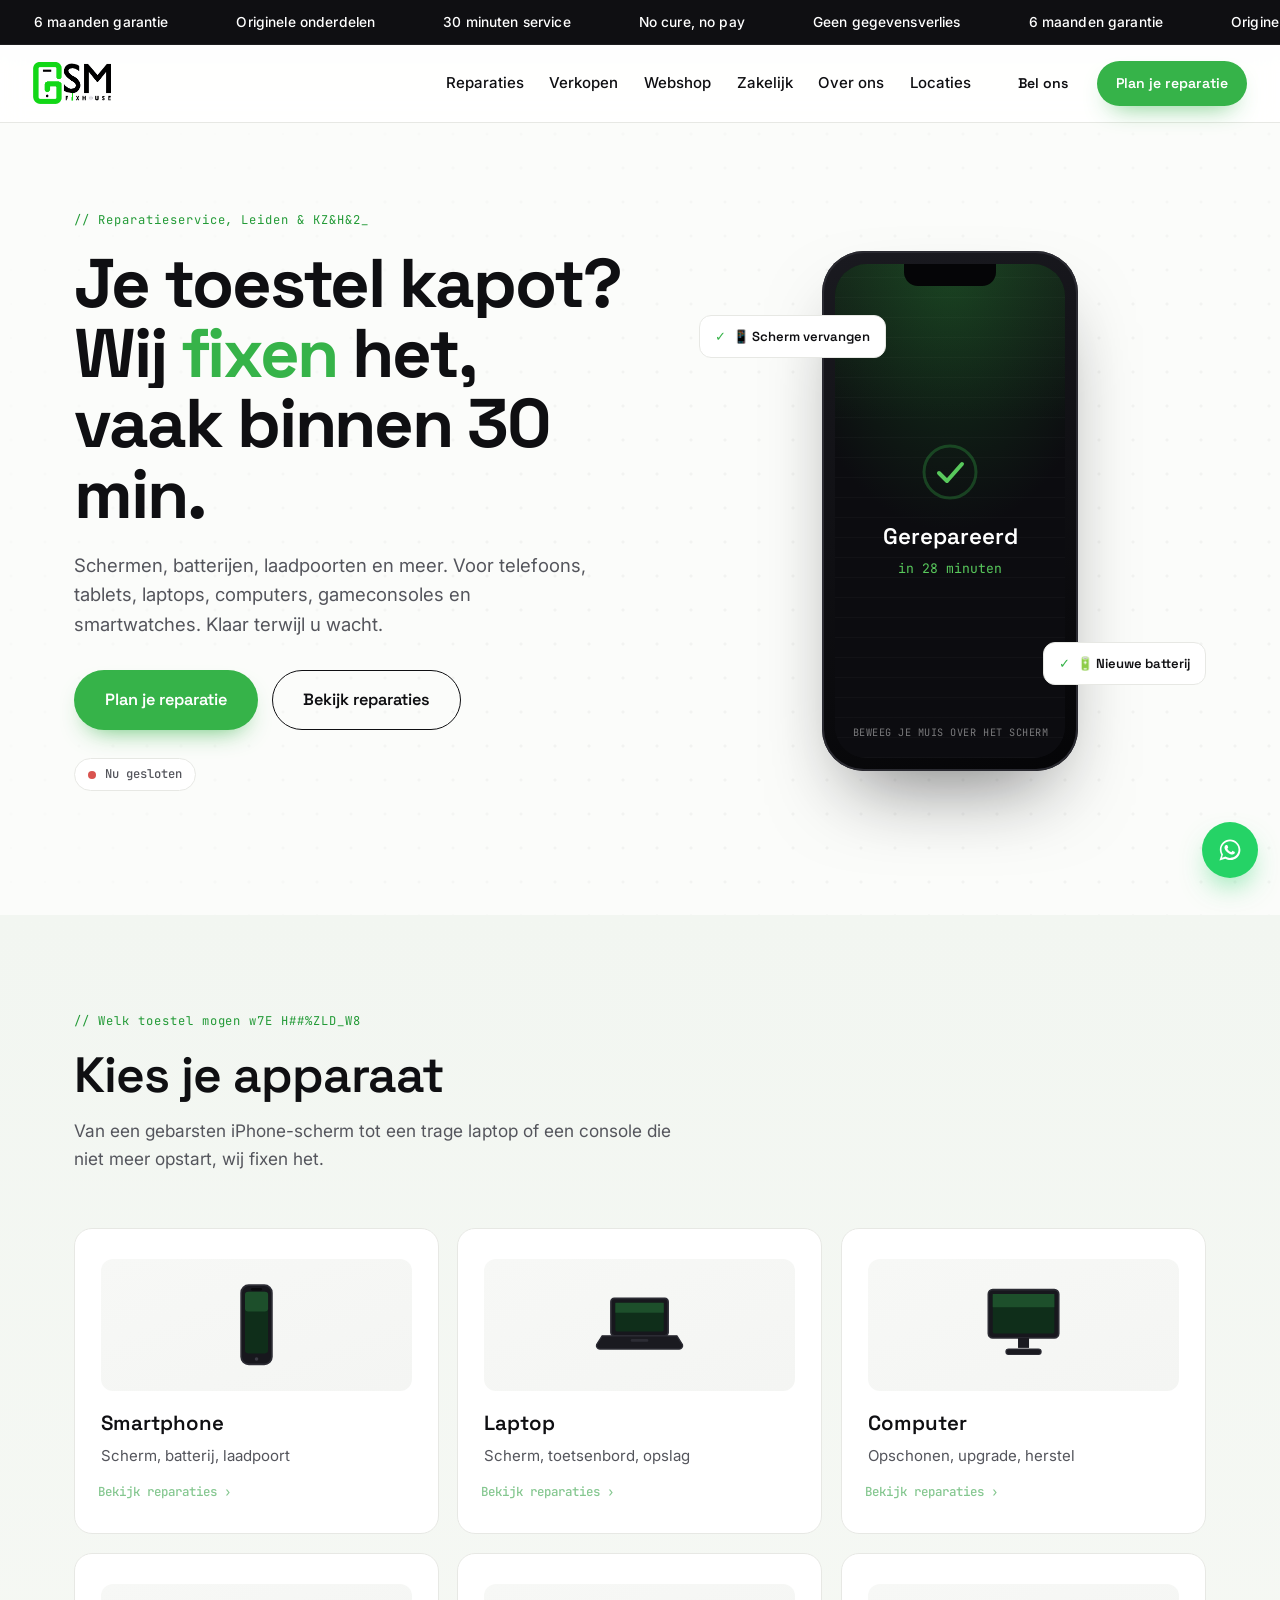
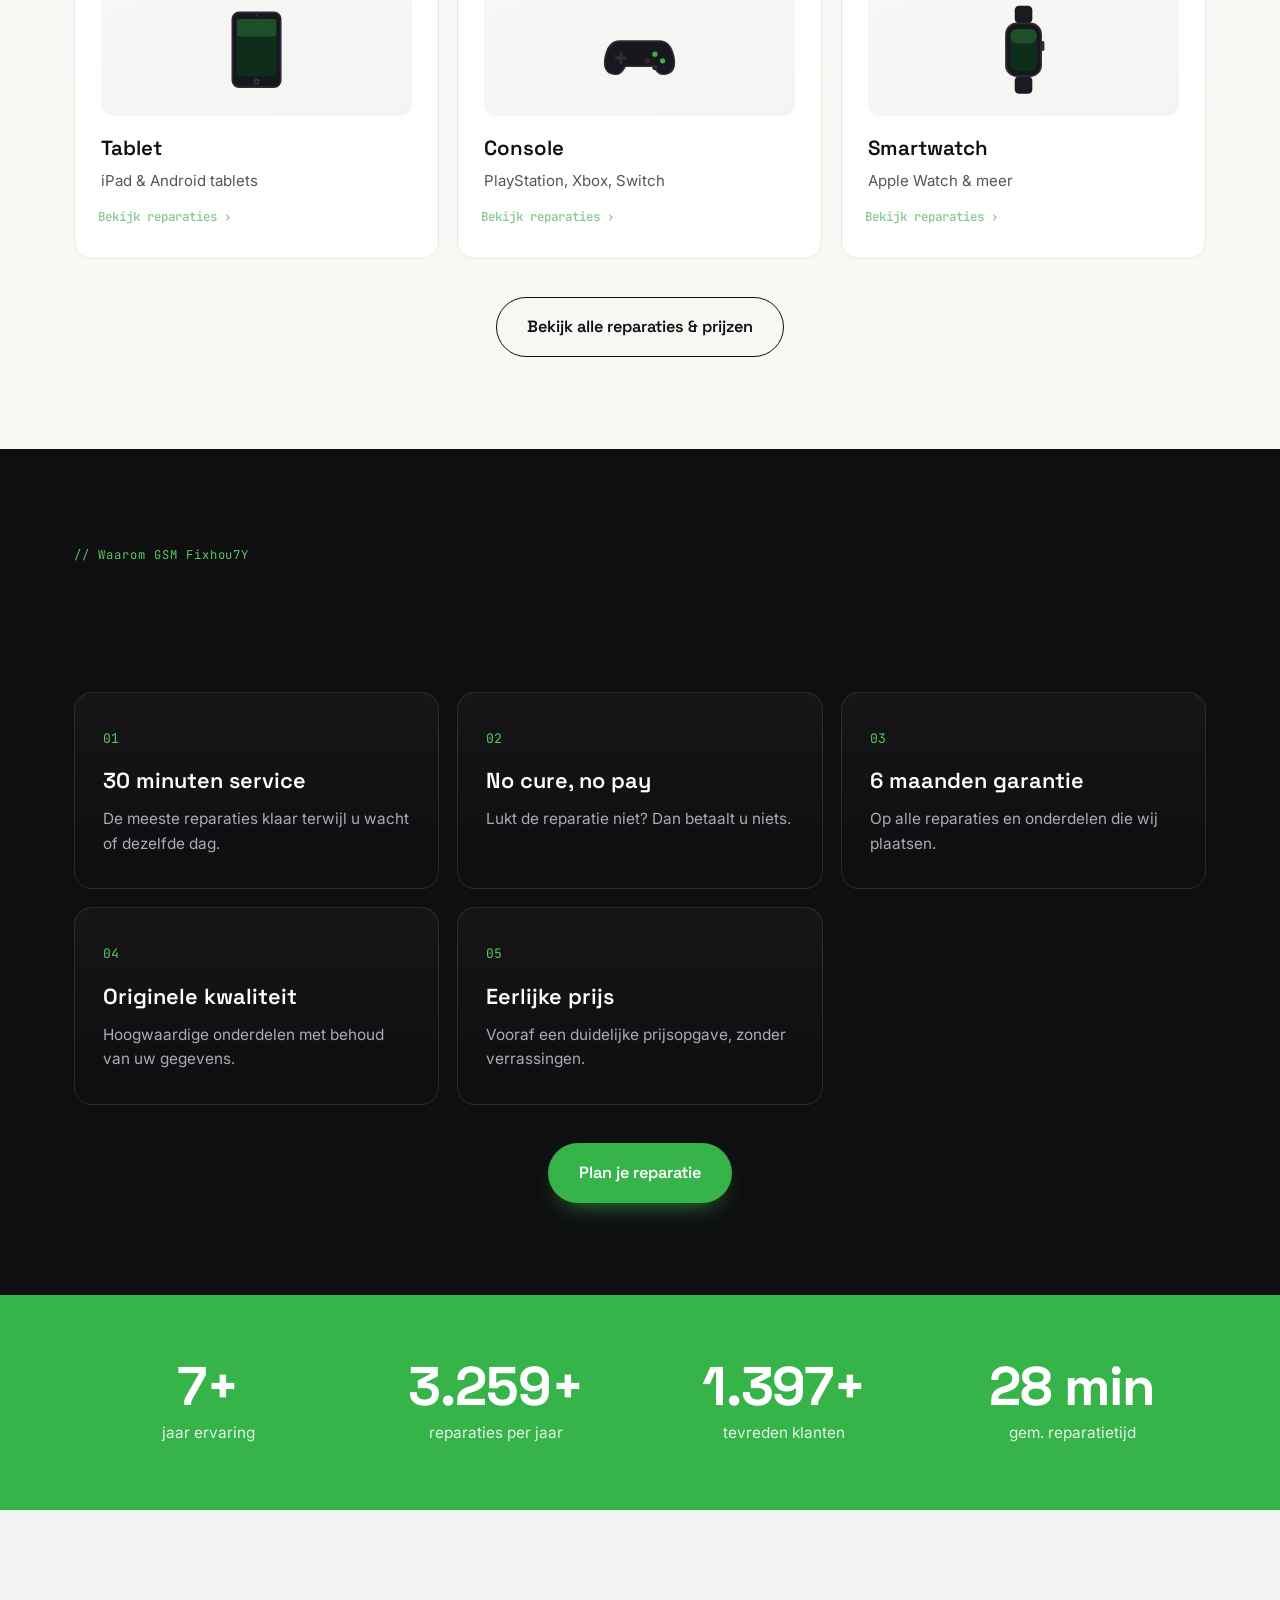
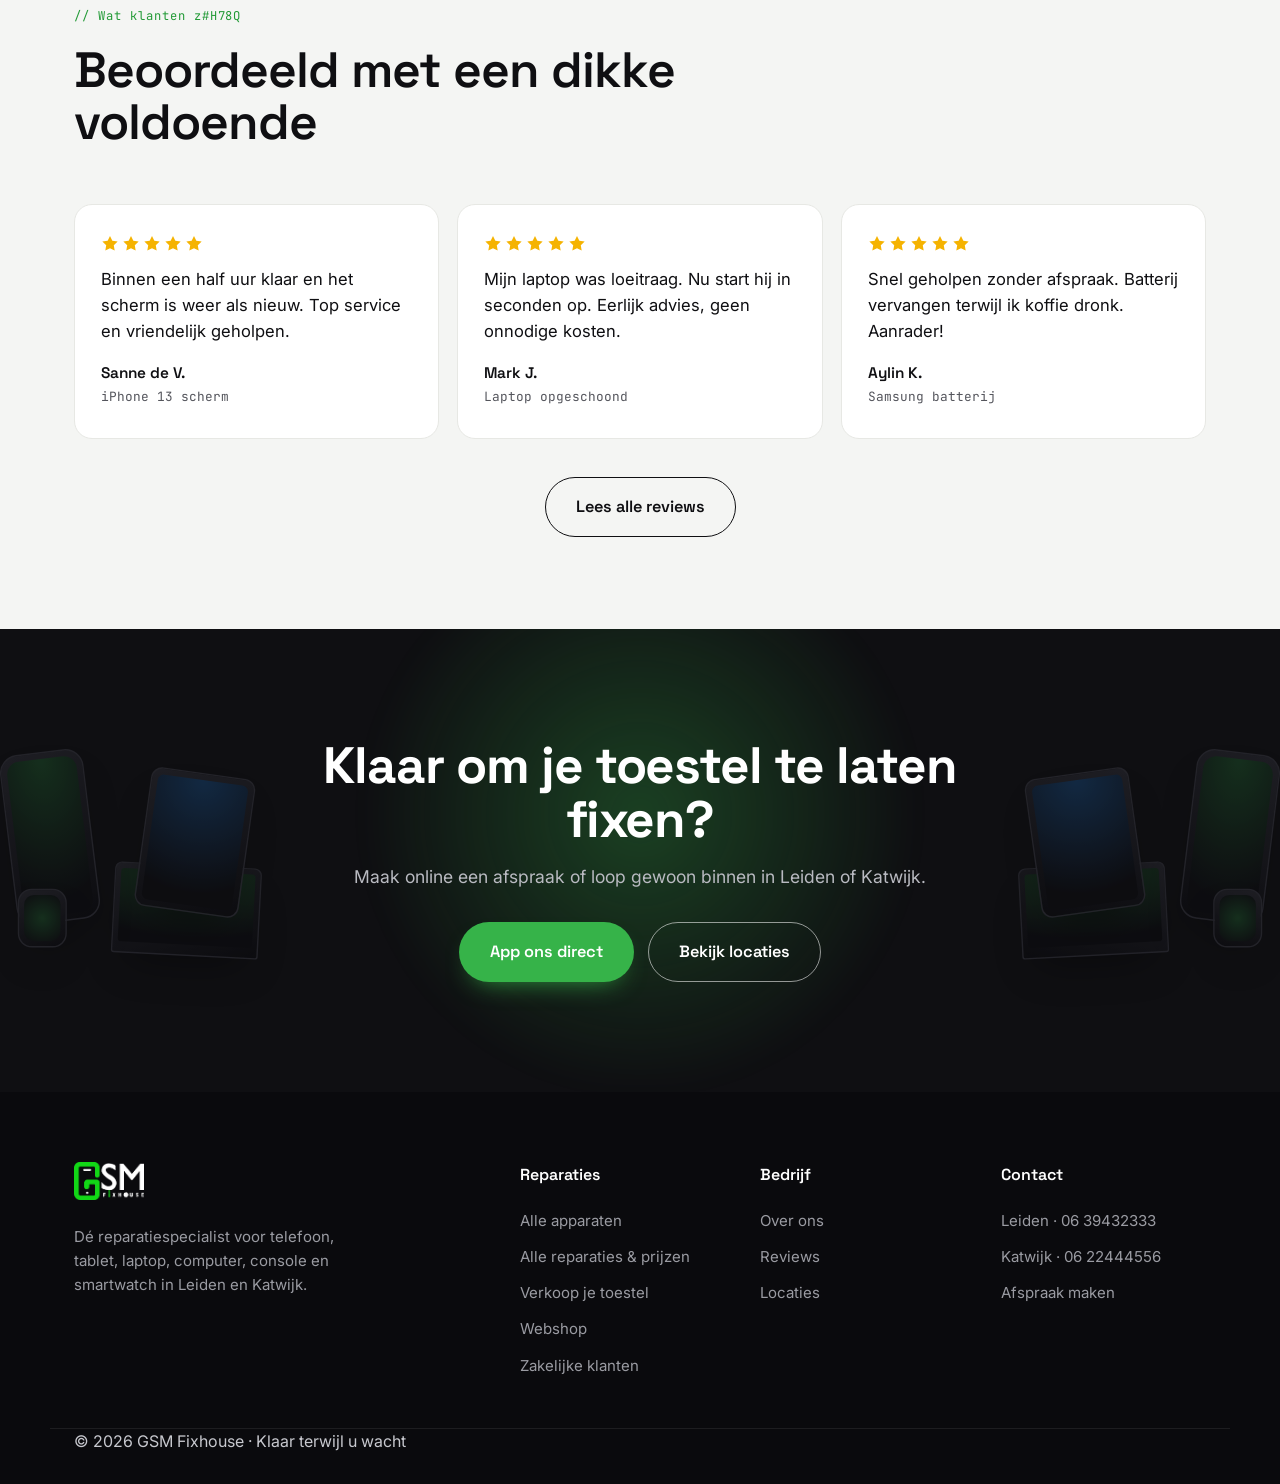
==== commit 1e80bcbd: "Webshop demo-pagina + updates, bestanden naar repo-root" ====
--- a/index.html
+++ b/index.html
@@ -9,19 +9,19 @@
 <link rel="preconnect" href="https://fonts.googleapis.com">
 <link rel="preconnect" href="https://fonts.gstatic.com" crossorigin>
 <link href="https://fonts.googleapis.com/css2?family=Space+Grotesk:wght@500;600;700&family=Inter:wght@400;500;600;700&family=JetBrains+Mono:wght@400;500&display=swap" rel="stylesheet">
-<link rel="stylesheet" href="css/styles.css?v=16">
+<link rel="stylesheet" href="css/styles.css?v=17">
 </head>
 <body>
 <div class="scroll-progress" id="scrollProgress"></div>
 <div class="loader" id="loader" aria-hidden="true">
-  <div class="loader__logo"><img src="assets/logo-mark.svg?v=16" alt="" width="115" height="163"></div>
+  <div class="loader__logo"><img src="assets/logo-mark.svg?v=17" alt="" width="115" height="163"></div>
   <div class="loader__bar"><span></span></div>
 </div>
 <div class="ticker"><div class="ticker__track"><span class="ticker__item">6 maanden garantie</span><span class="ticker__item">Originele onderdelen</span><span class="ticker__item">30 minuten service</span><span class="ticker__item">No cure, no pay</span><span class="ticker__item">Geen gegevensverlies</span><span class="ticker__item">6 maanden garantie</span><span class="ticker__item">Originele onderdelen</span><span class="ticker__item">30 minuten service</span><span class="ticker__item">No cure, no pay</span><span class="ticker__item">Geen gegevensverlies</span><span class="ticker__item">6 maanden garantie</span><span class="ticker__item">Originele onderdelen</span><span class="ticker__item">30 minuten service</span><span class="ticker__item">No cure, no pay</span><span class="ticker__item">Geen gegevensverlies</span></div></div>
 <header class="header" id="header">
   <div class="header__inner">
     <a class="logo" href="index.html" aria-label="GSM Fixhouse"><img class="logo__img" src="assets/logo-full.png" alt="GSM Fixhouse" width="156" height="86"></a>
-    <nav class="nav"><a class="" href="reparaties.html">Reparaties</a><a class="" href="verkopen.html">Verkopen</a><a class="" href="zakelijk.html">Zakelijk</a><a class="" href="over.html">Over ons</a><a class="" href="locaties.html">Locaties</a></nav>
+    <nav class="nav"><a class="" href="reparaties.html">Reparaties</a><a class="" href="verkopen.html">Verkopen</a><a class="" href="webshop.html">Webshop</a><a class="" href="zakelijk.html">Zakelijk</a><a class="" href="over.html">Over ons</a><a class="" href="locaties.html">Locaties</a></nav>
     <div class="header__cta">
       <a class="btn btn--ghost btn--sm" href="tel:+31639432333">Bel ons</a>
       <a class="btn btn--primary btn--sm" href="#afspraak">Plan je reparatie</a>
@@ -178,6 +178,7 @@
       <a href="reparaties.html">Alle apparaten</a>
       <a href="alle-reparaties.html">Alle reparaties &amp; prijzen</a>
       <a href="verkopen.html">Verkoop je toestel</a>
+      <a href="webshop.html">Webshop</a>
       <a href="zakelijk.html">Zakelijke klanten</a>
     </div>
     <div class="footer__col">
@@ -195,8 +196,8 @@
   </div>
   <div class="footer__bar"><div class="container">© 2026 GSM Fixhouse · Klaar terwijl u wacht</div></div>
 </footer>
-<nav class="bottom-nav" aria-label="Mobiele navigatie"><a class="bottom-nav__item is-active" href="index.html"><svg viewBox="0 0 24 24"><path d="M3 11.5 12 4l9 7.5"/><path d="M5 10v10h14V10"/></svg><span>Home</span></a><a class="bottom-nav__item" href="reparaties.html"><svg viewBox="0 0 24 24"><path d="M14.7 6.3a4 4 0 0 0-5.4 5.4L3 18v3h3l6.3-6.3a4 4 0 0 0 5.4-5.4l-2.3 2.3-2-2 2.3-2.3z"/></svg><span>Reparatie</span></a><a class="bottom-nav__item" href="verkopen.html"><svg viewBox="0 0 24 24"><path d="M20 12V7l-7-4-7 4v5c0 5 3 7 7 9 4-2 7-4 7-9z" opacity="0"/><path d="M3 11l9-7 9 7-1 8a2 2 0 0 1-2 2H6a2 2 0 0 1-2-2z" opacity="0"/><circle cx="9" cy="9" r="1.4"/><path d="M3.5 12.5 11 5h6.5a2 2 0 0 1 2 2V13.5L12 21z"/></svg><span>Verkopen</span></a><a class="bottom-nav__item" href="over.html"><svg viewBox="0 0 24 24"><circle cx="12" cy="12" r="9"/><line x1="12" y1="11" x2="12" y2="16"/><line x1="12" y1="8" x2="12" y2="8.1"/></svg><span>Over</span></a><a class="bottom-nav__item" href="locaties.html"><svg viewBox="0 0 24 24"><path d="M12 21s7-6.2 7-11a7 7 0 1 0-14 0c0 4.8 7 11 7 11z"/><circle cx="12" cy="10" r="2.4"/></svg><span>Locaties</span></a></nav>
+<nav class="bottom-nav" aria-label="Mobiele navigatie"><a class="bottom-nav__item is-active" href="index.html"><svg viewBox="0 0 24 24"><path d="M3 11.5 12 4l9 7.5"/><path d="M5 10v10h14V10"/></svg><span>Home</span></a><a class="bottom-nav__item" href="reparaties.html"><svg viewBox="0 0 24 24"><path d="M14.7 6.3a4 4 0 0 0-5.4 5.4L3 18v3h3l6.3-6.3a4 4 0 0 0 5.4-5.4l-2.3 2.3-2-2 2.3-2.3z"/></svg><span>Reparatie</span></a><a class="bottom-nav__item" href="verkopen.html"><svg viewBox="0 0 24 24"><path d="M20 12V7l-7-4-7 4v5c0 5 3 7 7 9 4-2 7-4 7-9z" opacity="0"/><path d="M3 11l9-7 9 7-1 8a2 2 0 0 1-2 2H6a2 2 0 0 1-2-2z" opacity="0"/><circle cx="9" cy="9" r="1.4"/><path d="M3.5 12.5 11 5h6.5a2 2 0 0 1 2 2V13.5L12 21z"/></svg><span>Verkopen</span></a><a class="bottom-nav__item" href="webshop.html"><svg viewBox="0 0 24 24"><path d="M6 8h12l-1 11a2 2 0 0 1-2 2H9a2 2 0 0 1-2-2L6 8z"/><path d="M9 8a3 3 0 0 1 6 0"/></svg><span>Webshop</span></a><a class="bottom-nav__item" href="locaties.html"><svg viewBox="0 0 24 24"><path d="M12 21s7-6.2 7-11a7 7 0 1 0-14 0c0 4.8 7 11 7 11z"/><circle cx="12" cy="10" r="2.4"/></svg><span>Locaties</span></a></nav>
 <a class="wa-fab" href="https://wa.me/31639432333" aria-label="WhatsApp"><svg viewBox="0 0 32 32" width="26" height="26"><path fill="#fff" d="M16 3C9 3 3.5 8.5 3.5 15.5c0 2.4.7 4.6 1.8 6.5L3 29l7.2-2.2c1.8 1 3.9 1.6 6.1 1.6 7 0 12.5-5.6 12.5-12.5S23 3 16 3zm0 22.7c-1.9 0-3.7-.5-5.2-1.4l-.4-.2-4.3 1.3 1.3-4.2-.3-.4a10.2 10.2 0 0 1-1.6-5.6C5.5 9.8 10.2 5.2 16 5.2S26.5 9.8 26.5 15.5 21.8 25.7 16 25.7zm5.8-7.6c-.3-.2-1.9-.9-2.2-1-.3-.1-.5-.2-.7.2s-.8 1-1 1.2c-.2.2-.4.2-.7.1-1.9-1-3.2-1.7-4.4-3.8-.3-.6.3-.5.9-1.7.1-.2 0-.4 0-.6s-.7-1.7-1-2.3c-.3-.6-.5-.5-.7-.5h-.6c-.2 0-.6.1-.9.4-1.2 1.2-1.5 2.6-1.1 4.2.7 2.6 2.4 4.6 5.9 6.2 3.4 1.5 3.5 1 4.2.9.7-.1 1.9-.8 2.2-1.5.3-.7.3-1.4.2-1.5-.1-.1-.3-.2-.6-.3z"/></svg></a>
-<script src="js/main.js?v=16" defer></script>
+<script src="js/main.js?v=17" defer></script>
 </body>
 </html>
--- a/css/styles.css
+++ b/css/styles.css
@@ -1044,3 +1044,24 @@
   .loader__logo, .loader__logo::before { animation: none; }
   .tradein__title .rotate { opacity: 1 !important; transform: none !important; }
 }
+
+/* =========================================================
+   WEBSHOP (demo)
+   ========================================================= */
+.shop-demo { display: flex; align-items: flex-start; gap: 14px; padding: 18px 20px; margin-bottom: 30px; background: var(--green-tint); border: 1px solid #cdeccf; border-radius: var(--radius); }
+.shop-demo__badge { flex: none; font-family: var(--font-mono); font-size: .72rem; letter-spacing: .08em; text-transform: uppercase; color: #fff; background: var(--green); padding: 5px 11px; border-radius: 999px; }
+.shop-demo p { margin: 0; color: var(--slate); font-size: .95rem; line-height: 1.5; }
+.shop-demo a { color: var(--green-deep); font-weight: 600; }
+.shop-grid { display: grid; grid-template-columns: repeat(3, 1fr); gap: 20px; margin-top: 26px; }
+.shop-card { display: flex; flex-direction: column; background: var(--paper); border: 1px solid var(--line); border-radius: var(--radius); overflow: hidden; transition: transform .25s var(--ease), box-shadow .25s var(--ease); }
+.shop-card:hover { transform: translateY(-4px); box-shadow: var(--shadow-sm); }
+.shop-card__media { display: grid; place-items: center; height: 150px; background: var(--mist); color: var(--green); }
+.shop-card__media svg { width: 54px; height: 54px; fill: none; stroke: currentColor; stroke-width: 1.6; stroke-linecap: round; stroke-linejoin: round; }
+.shop-card__body { padding: 18px 18px 20px; display: flex; flex-direction: column; gap: 6px; flex: 1; }
+.shop-card__cat { font-family: var(--font-mono); font-size: .68rem; letter-spacing: .1em; text-transform: uppercase; color: var(--green-deep); }
+.shop-card__name { font-family: var(--font-display); font-size: 1.05rem; }
+.shop-card__row { display: flex; align-items: center; justify-content: space-between; gap: 10px; margin-top: auto; padding-top: 10px; }
+.shop-card__price { font-weight: 600; }
+.shop-card__btn { border: 0; border-radius: 999px; background: var(--mist); color: var(--slate); font: inherit; font-size: .82rem; font-weight: 600; padding: 8px 14px; cursor: not-allowed; }
+@media (max-width: 900px) { .shop-grid { grid-template-columns: repeat(2, 1fr); } }
+@media (max-width: 560px) { .shop-grid { grid-template-columns: 1fr; } }
